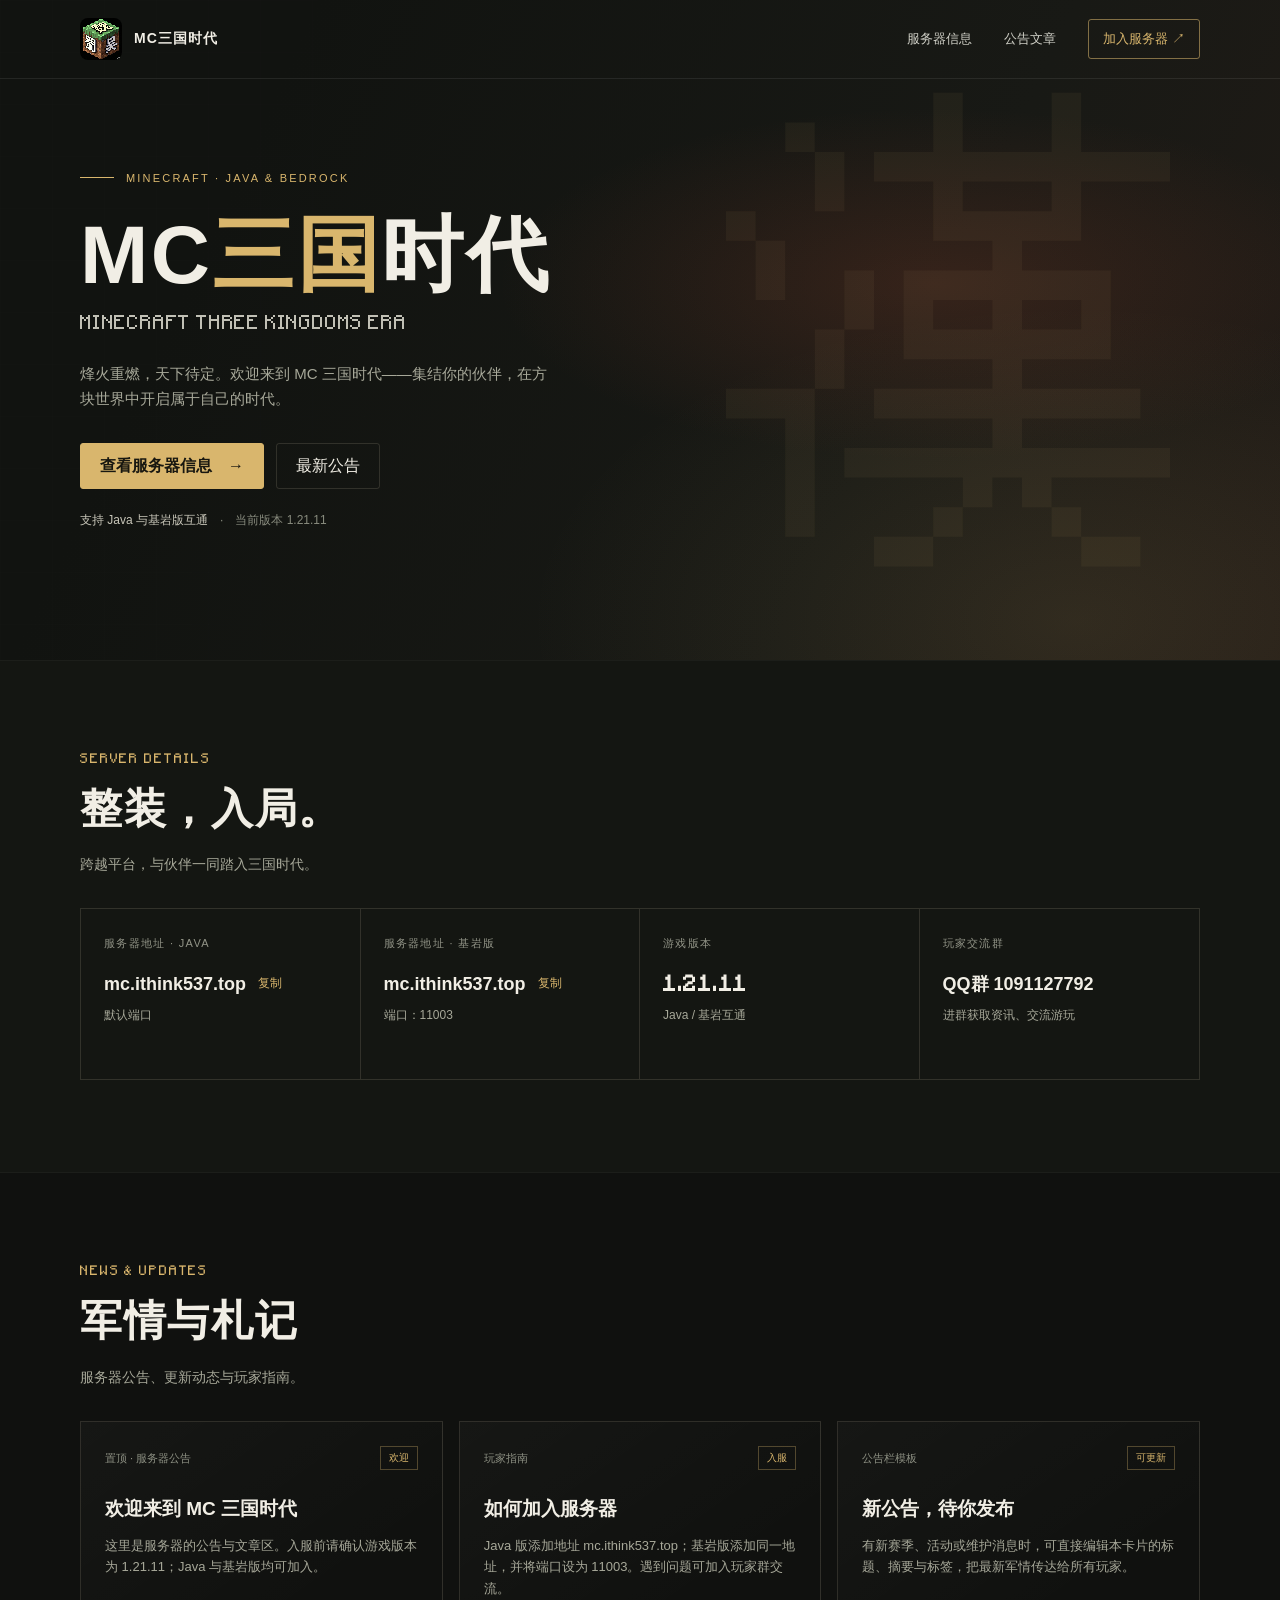
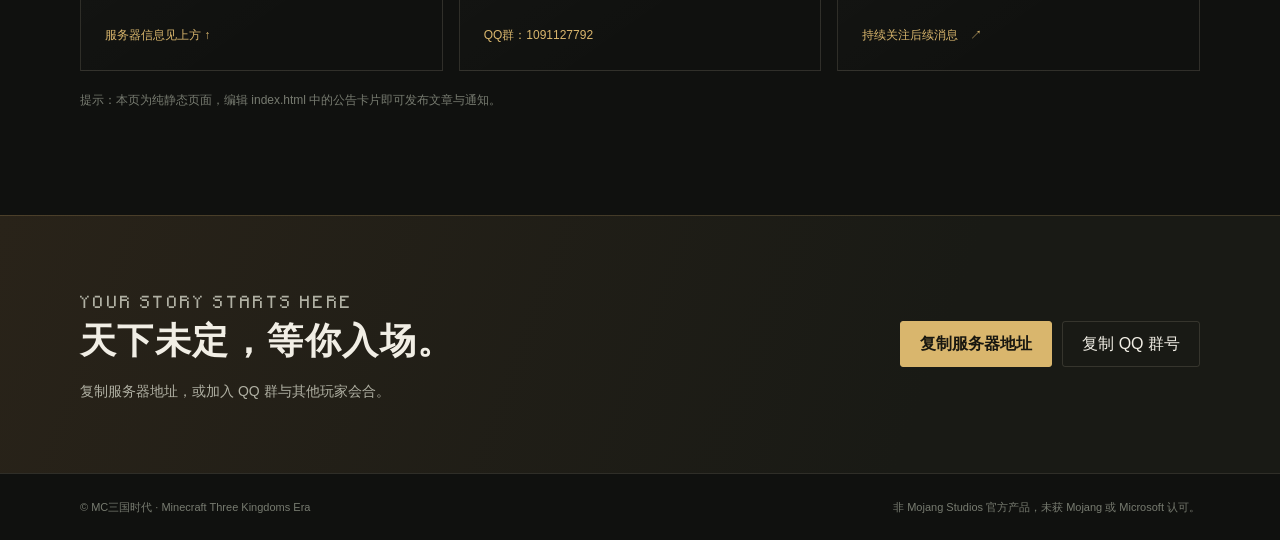
==== index.html @ 052b1bae "feat: add the initial commit" ====
<!doctype html>
<html lang="zh-CN">
<head>
  <meta charset="utf-8">
  <meta name="viewport" content="width=device-width, initial-scale=1">
  <meta name="description" content="MC三国时代（Minecraft Three Kingdoms Era）服务器主页。Java 与基岩版互通，版本 1.21.11。">
  <title>MC三国时代 — Minecraft Three Kingdoms Era</title>
  <link rel="icon" type="image/png" href="images/server-icon.png">
  <style>
    @font-face {
      font-family: "Minecraft Pixel";
      src: url("fonts/Minecraft.ttf") format("truetype");
      font-display: swap;
    }

    :root {
      color-scheme: dark;
      --bg: #10110f;
      --surface: #171916;
      --surface-soft: #1d201b;
      --text: #f1eee5;
      --muted: #a7a899;
      --gold: #d9b66d;
      --red: #bd5b45;
      --line: rgba(233, 221, 190, .14);
      --pixel: "Minecraft Pixel", "Courier New", monospace;
      --sans: "Segoe UI", "Microsoft YaHei", "PingFang SC", sans-serif;
    }

    * { box-sizing: border-box; }
    html { scroll-behavior: smooth; }
    body {
      margin: 0;
      background: var(--bg);
      color: var(--text);
      font-family: var(--sans);
      line-height: 1.65;
    }
    a { color: inherit; }
    button { font: inherit; }
    .container { width: min(1120px, calc(100% - 48px)); margin: 0 auto; }
    .pixel { font-family: var(--pixel); letter-spacing: .04em; }

    .topbar {
      position: absolute;
      z-index: 2;
      top: 0;
      left: 0;
      width: 100%;
      border-bottom: 1px solid rgba(255,255,255,.08);
    }
    .nav {
      height: 78px;
      display: flex;
      align-items: center;
      justify-content: space-between;
    }
    .brand { display: inline-flex; align-items: center; gap: 12px; text-decoration: none; }
    .brand img { width: 42px; height: 42px; image-rendering: pixelated; border-radius: 8px; }
    .brand-name { font-size: 14px; font-weight: 700; letter-spacing: .08em; }
    .nav-links { display: flex; gap: 32px; align-items: center; }
    .nav-links a { color: #d0d0c7; text-decoration: none; font-size: 13px; transition: color .2s; }
    .nav-links a:hover { color: var(--gold); }
    .nav-join { border: 1px solid rgba(217,182,109,.55); color: var(--gold) !important; padding: 8px 14px; border-radius: 3px; }

    .hero {
      min-height: 660px;
      display: grid;
      align-items: center;
      position: relative;
      overflow: hidden;
      background:
        radial-gradient(ellipse at 73% 43%, rgba(146,65,42,.25), transparent 33%),
        radial-gradient(ellipse at 84% 94%, rgba(217,182,109,.11), transparent 36%),
        linear-gradient(115deg, #111310 20%, #181915 68%, #211b16 100%);
    }
    .hero::before {
      content: "";
      position: absolute;
      inset: 0;
      opacity: .15;
      background-image: linear-gradient(rgba(255,255,255,.035) 1px, transparent 1px), linear-gradient(90deg, rgba(255,255,255,.035) 1px, transparent 1px);
      background-size: 52px 52px;
      -webkit-mask-image: linear-gradient(90deg, black, transparent 90%);
      mask-image: linear-gradient(90deg, black, transparent 90%);
      pointer-events: none;
    }
    .hero::after {
      content: "漢";
      position: absolute;
      right: max(4vw, calc((100vw - 1120px) / 2));
      top: 50%;
      transform: translateY(-50%);
      color: rgba(217,182,109,.055);
      font: 300 clamp(250px, 37vw, 520px)/1 var(--pixel);
      pointer-events: none;
    }
    .hero-inner { position: relative; z-index: 1; padding: 138px 0 86px; max-width: 700px; }
    .eyebrow { display: flex; align-items: center; gap: 12px; color: var(--gold); font-size: 11px; letter-spacing: .2em; text-transform: uppercase; }
    .eyebrow::before { content: ""; width: 34px; height: 1px; background: var(--gold); }
    h1 { margin: 24px 0 10px; font-size: clamp(48px, 7vw, 82px); line-height: 1.08; letter-spacing: .03em; }
    h1 span { color: var(--gold); }
    .subtitle { color: #c1c0b5; font-family: var(--pixel); font-size: clamp(12px, 1.6vw, 16px); letter-spacing: .05em; }
    .hero-copy { color: var(--muted); max-width: 470px; margin: 26px 0 32px; font-size: 15px; }
    .actions { display: flex; flex-wrap: wrap; gap: 12px; }
    .button { display: inline-flex; justify-content: center; align-items: center; min-height: 46px; padding: 0 19px; border: 1px solid var(--line); border-radius: 3px; background: transparent; color: var(--text); text-decoration: none; cursor: pointer; transition: transform .2s, background .2s, border-color .2s; }
    .button:hover { transform: translateY(-2px); border-color: var(--gold); }
    .button-primary { background: var(--gold); border-color: var(--gold); color: #181710; font-weight: 700; }
    .button-primary:hover { background: #e6c77f; }
    .hero-note { margin-top: 22px; font-size: 12px; color: #888b7e; }
    .hero-note strong { color: #c8c6b9; font-weight: 500; }

    .section { padding: 92px 0; }
    .section-header { display: flex; align-items: end; justify-content: space-between; gap: 24px; margin-bottom: 32px; }
    .section-kicker { margin: 0 0 9px; color: var(--gold); font: 11px var(--pixel); letter-spacing: .17em; }
    h2 { margin: 0; font-size: clamp(29px, 4vw, 42px); letter-spacing: .04em; }
    .section-desc { margin: 10px 0 0; color: var(--muted); font-size: 14px; }
    .info-section { background: #141612; border-top: 1px solid rgba(255,255,255,.035); border-bottom: 1px solid rgba(255,255,255,.035); }
    .info-grid { display: grid; grid-template-columns: repeat(4, 1fr); border: 1px solid var(--line); }
    .info-card { min-height: 170px; padding: 25px 23px; border-right: 1px solid var(--line); }
    .info-card:last-child { border-right: 0; }
    .info-label { display: block; margin-bottom: 17px; color: #929487; font-size: 11px; letter-spacing: .12em; }
    .info-value { font-size: 18px; font-weight: 650; }
    .info-small { display: block; margin-top: 7px; color: var(--muted); font-size: 12px; }
    .address-row { display: flex; align-items: center; gap: 8px; }
    .copy-button { border: 0; background: transparent; color: var(--gold); cursor: pointer; font-size: 12px; padding: 4px; }
    .copy-button:hover { color: #f3d994; }

    .news-section { background: var(--bg); }
    .news-grid { display: grid; grid-template-columns: repeat(3, 1fr); gap: 16px; }
    .news-card { position: relative; display: flex; flex-direction: column; min-height: 250px; padding: 24px; border: 1px solid var(--line); background: linear-gradient(145deg, rgba(255,255,255,.025), transparent 70%); transition: border-color .2s, transform .2s; }
    .news-card:hover { border-color: rgba(217,182,109,.5); transform: translateY(-3px); }
    .news-meta { display: flex; align-items: center; justify-content: space-between; color: #8d9083; font-size: 11px; }
    .tag { color: var(--gold); border: 1px solid rgba(217,182,109,.32); padding: 3px 8px; font-size: 10px; }
    .news-card h3 { margin: 23px 0 10px; font-size: 19px; }
    .news-card p { margin: 0; color: var(--muted); font-size: 13px; }
    .news-card .more { margin-top: auto; padding-top: 20px; color: var(--gold); font-size: 12px; }
    .news-hint { margin-top: 20px; color: #777b70; font-size: 12px; }

    .join-section { padding: 70px 0; background: linear-gradient(110deg, #292319, #191a15 72%); border-top: 1px solid rgba(217,182,109,.2); }
    .join-inner { display: flex; align-items: center; justify-content: space-between; gap: 36px; }
    .join-inner h2 { font-size: clamp(25px, 3.2vw, 36px); }
    .join-inner p { margin: 10px 0 0; color: #b0b0a3; font-size: 14px; }
    .join-actions { display: flex; flex-wrap: wrap; gap: 10px; }
    footer { padding: 24px 0; border-top: 1px solid var(--line); color: #777b70; font-size: 11px; }
    .footer-inner { display: flex; justify-content: space-between; gap: 20px; }

    @media (max-width: 760px) {
      .container { width: min(100% - 36px, 560px); }
      .nav { height: 68px; }
      .nav-links { gap: 16px; }
      .nav-links a { font-size: 12px; }
      .nav-links a:first-child { display: none; }
      .hero { min-height: 610px; }
      .hero-inner { padding-top: 130px; }
      .hero::after { right: -80px; top: 57%; opacity: .75; }
      .info-grid { grid-template-columns: repeat(2, 1fr); }
      .info-card:nth-child(2) { border-right: 0; }
      .info-card:nth-child(-n+2) { border-bottom: 1px solid var(--line); }
      .news-grid { grid-template-columns: 1fr; }
      .news-card { min-height: 210px; }
      .join-inner { align-items: flex-start; flex-direction: column; }
      .section { padding: 70px 0; }
    }
    @media (max-width: 430px) {
      .brand-name { font-size: 12px; }
      .brand img { width: 36px; height: 36px; }
      .nav-links { gap: 10px; }
      .nav-join { padding: 7px 9px !important; }
      .hero { min-height: 590px; }
      .hero-copy { font-size: 14px; }
      .info-card { min-height: 150px; padding: 19px 14px; }
      .info-value { font-size: 15px; }
      .address-row { flex-wrap: wrap; }
      .section-header { align-items: flex-start; flex-direction: column; }
      .footer-inner { flex-direction: column; gap: 5px; }
    }
    @media (prefers-reduced-motion: reduce) {
      *, *::before, *::after { scroll-behavior: auto !important; transition-duration: .01ms !important; }
    }
  </style>
</head>
<body>
  <header class="topbar">
    <nav class="nav container" aria-label="主导航">
      <a class="brand" href="#top" aria-label="MC三国时代主页">
        <img src="images/server-icon.png" alt="MC三国时代服务器图标" width="42" height="42">
        <span class="brand-name">MC三国时代</span>
      </a>
      <div class="nav-links">
        <a href="#server">服务器信息</a>
        <a href="#news">公告文章</a>
        <a class="nav-join" href="#join">加入服务器 ↗</a>
      </div>
    </nav>
  </header>

  <main>
    <section class="hero" id="top">
      <div class="container">
        <div class="hero-inner">
          <div class="eyebrow">MINECRAFT · JAVA &amp; BEDROCK</div>
          <h1>MC<span>三国</span>时代</h1>
          <div class="subtitle">MINECRAFT THREE KINGDOMS ERA</div>
          <p class="hero-copy">烽火重燃，天下待定。欢迎来到 MC 三国时代——集结你的伙伴，在方块世界中开启属于自己的时代。</p>
          <div class="actions">
            <a class="button button-primary" href="#server">查看服务器信息 <span aria-hidden="true">　→</span></a>
            <a class="button" href="#news">最新公告</a>
          </div>
          <p class="hero-note"><strong>支持 Java 与基岩版互通</strong>　·　当前版本 1.21.11</p>
        </div>
      </div>
    </section>

    <section class="section info-section" id="server">
      <div class="container">
        <div class="section-header">
          <div>
            <p class="section-kicker">SERVER DETAILS</p>
            <h2>整装，入局。</h2>
            <p class="section-desc">跨越平台，与伙伴一同踏入三国时代。</p>
          </div>
        </div>
        <div class="info-grid">
          <article class="info-card">
            <span class="info-label">服务器地址 · JAVA</span>
            <div class="address-row"><span class="info-value">mc.ithink537.top</span><button class="copy-button" type="button" data-copy="mc.ithink537.top" aria-label="复制 Java 版服务器地址">复制</button></div>
            <span class="info-small">默认端口</span>
          </article>
          <article class="info-card">
            <span class="info-label">服务器地址 · 基岩版</span>
            <div class="address-row"><span class="info-value">mc.ithink537.top</span><button class="copy-button" type="button" data-copy="mc.ithink537.top" aria-label="复制基岩版服务器地址">复制</button></div>
            <span class="info-small">端口：11003</span>
          </article>
          <article class="info-card">
            <span class="info-label">游戏版本</span>
            <div class="info-value pixel">1.21.11</div>
            <span class="info-small">Java / 基岩互通</span>
          </article>
          <article class="info-card">
            <span class="info-label">玩家交流群</span>
            <div class="info-value">QQ群 1091127792</div>
            <span class="info-small">进群获取资讯、交流游玩</span>
          </article>
        </div>
      </div>
    </section>

    <section class="section news-section" id="news">
      <div class="container">
        <div class="section-header">
          <div>
            <p class="section-kicker">NEWS &amp; UPDATES</p>
            <h2>军情与札记</h2>
            <p class="section-desc">服务器公告、更新动态与玩家指南。</p>
          </div>
        </div>
        <div class="news-grid">
          <article class="news-card">
            <div class="news-meta"><span>置顶 · 服务器公告</span><span class="tag">欢迎</span></div>
            <h3>欢迎来到 MC 三国时代</h3>
            <p>这里是服务器的公告与文章区。入服前请确认游戏版本为 1.21.11；Java 与基岩版均可加入。</p>
            <span class="more">服务器信息见上方 ↑</span>
          </article>
          <article class="news-card">
            <div class="news-meta"><span>玩家指南</span><span class="tag">入服</span></div>
            <h3>如何加入服务器</h3>
            <p>Java 版添加地址 mc.ithink537.top；基岩版添加同一地址，并将端口设为 11003。遇到问题可加入玩家群交流。</p>
            <span class="more">QQ群：1091127792</span>
          </article>
          <article class="news-card">
            <div class="news-meta"><span>公告栏模板</span><span class="tag">可更新</span></div>
            <h3>新公告，待你发布</h3>
            <p>有新赛季、活动或维护消息时，可直接编辑本卡片的标题、摘要与标签，把最新军情传达给所有玩家。</p>
            <span class="more">持续关注后续消息　↗</span>
          </article>
        </div>
        <p class="news-hint">提示：本页为纯静态页面，编辑 index.html 中的公告卡片即可发布文章与通知。</p>
      </div>
    </section>

    <section class="join-section" id="join">
      <div class="container join-inner">
        <div>
          <p class="section-kicker">YOUR STORY STARTS HERE</p>
          <h2>天下未定，等你入场。</h2>
          <p>复制服务器地址，或加入 QQ 群与其他玩家会合。</p>
        </div>
        <div class="join-actions">
          <button class="button button-primary" type="button" data-copy="mc.ithink537.top">复制服务器地址</button>
          <button class="button" type="button" data-copy="1091127792">复制 QQ 群号</button>
        </div>
      </div>
    </section>
  </main>

  <footer>
    <div class="container footer-inner">
      <span>© MC三国时代 · Minecraft Three Kingdoms Era</span>
      <span>非 Mojang Studios 官方产品，未获 Mojang 或 Microsoft 认可。</span>
    </div>
  </footer>
  <script>
    (function () {
      var buttons = document.querySelectorAll("[data-copy]");
      buttons.forEach(function (button) {
        button.addEventListener("click", function () {
          var value = button.getAttribute("data-copy");
          var original = button.textContent;
          function copied() {
            button.textContent = "已复制";
            window.setTimeout(function () { button.textContent = original; }, 1600);
          }
          if (navigator.clipboard && window.isSecureContext) {
            navigator.clipboard.writeText(value).then(copied).catch(function () { window.prompt("请复制：", value); });
          } else {
            window.prompt("请复制：", value);
          }
        });
      });
    }());
  </script>
</body>
</html>
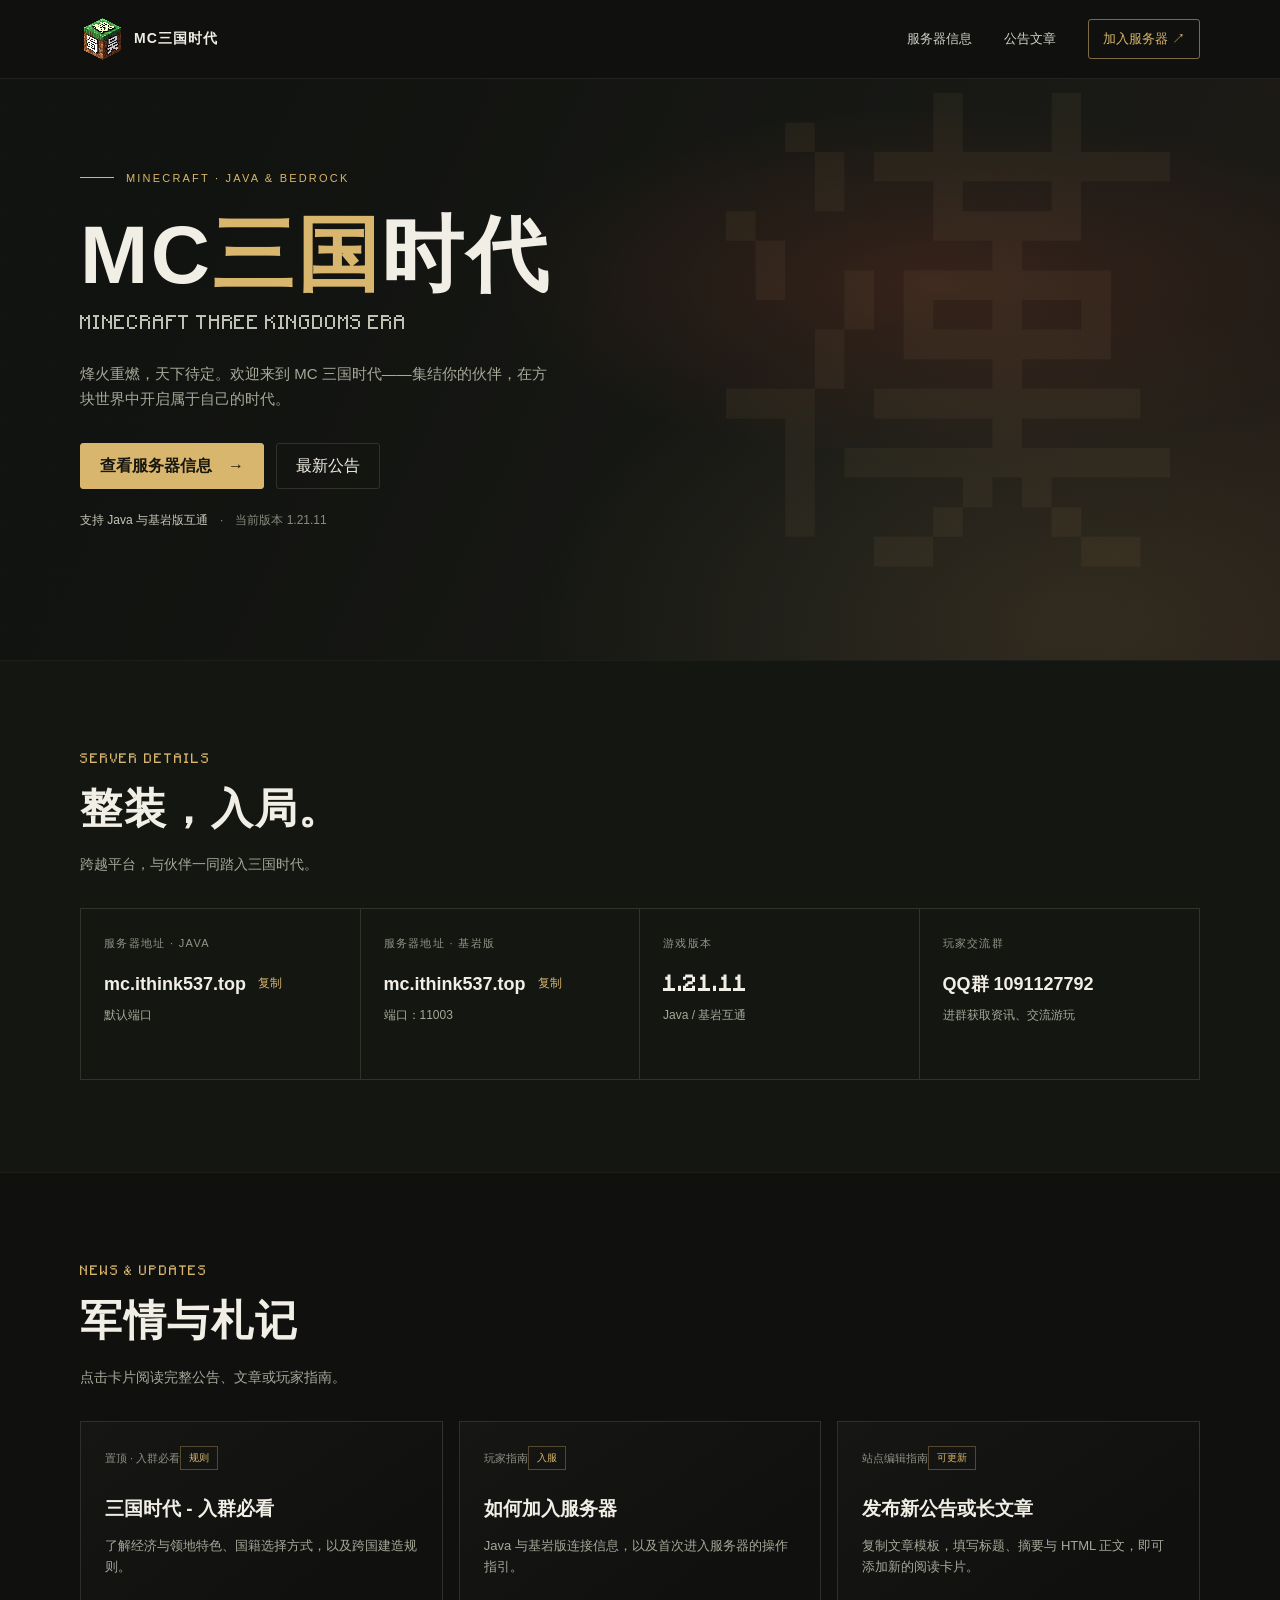
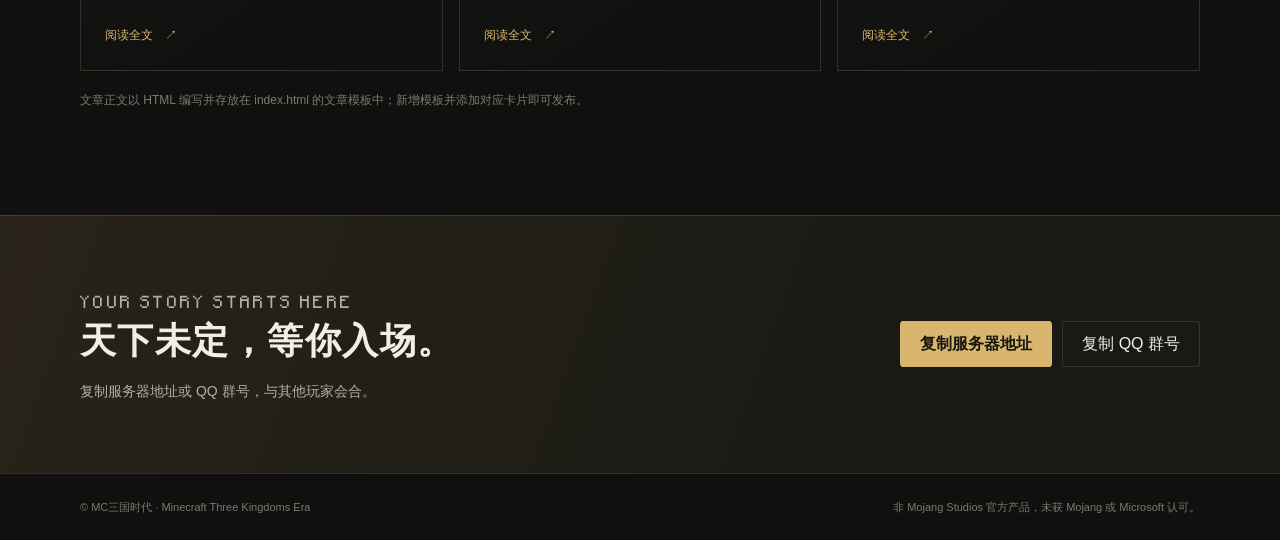
==== commit f1f79a1a: "feat: update server icon and add the article card" ====
--- a/index.html
+++ b/index.html
@@ -5,186 +5,15 @@
   <meta name="viewport" content="width=device-width, initial-scale=1">
   <meta name="description" content="MC三国时代（Minecraft Three Kingdoms Era）服务器主页。Java 与基岩版互通，版本 1.21.11。">
   <title>MC三国时代 — Minecraft Three Kingdoms Era</title>
-  <link rel="icon" type="image/png" href="images/server-icon.png">
-  <style>
-    @font-face {
-      font-family: "Minecraft Pixel";
-      src: url("fonts/Minecraft.ttf") format("truetype");
-      font-display: swap;
-    }
-
-    :root {
-      color-scheme: dark;
-      --bg: #10110f;
-      --surface: #171916;
-      --surface-soft: #1d201b;
-      --text: #f1eee5;
-      --muted: #a7a899;
-      --gold: #d9b66d;
-      --red: #bd5b45;
-      --line: rgba(233, 221, 190, .14);
-      --pixel: "Minecraft Pixel", "Courier New", monospace;
-      --sans: "Segoe UI", "Microsoft YaHei", "PingFang SC", sans-serif;
-    }
-
-    * { box-sizing: border-box; }
-    html { scroll-behavior: smooth; }
-    body {
-      margin: 0;
-      background: var(--bg);
-      color: var(--text);
-      font-family: var(--sans);
-      line-height: 1.65;
-    }
-    a { color: inherit; }
-    button { font: inherit; }
-    .container { width: min(1120px, calc(100% - 48px)); margin: 0 auto; }
-    .pixel { font-family: var(--pixel); letter-spacing: .04em; }
-
-    .topbar {
-      position: absolute;
-      z-index: 2;
-      top: 0;
-      left: 0;
-      width: 100%;
-      border-bottom: 1px solid rgba(255,255,255,.08);
-    }
-    .nav {
-      height: 78px;
-      display: flex;
-      align-items: center;
-      justify-content: space-between;
-    }
-    .brand { display: inline-flex; align-items: center; gap: 12px; text-decoration: none; }
-    .brand img { width: 42px; height: 42px; image-rendering: pixelated; border-radius: 8px; }
-    .brand-name { font-size: 14px; font-weight: 700; letter-spacing: .08em; }
-    .nav-links { display: flex; gap: 32px; align-items: center; }
-    .nav-links a { color: #d0d0c7; text-decoration: none; font-size: 13px; transition: color .2s; }
-    .nav-links a:hover { color: var(--gold); }
-    .nav-join { border: 1px solid rgba(217,182,109,.55); color: var(--gold) !important; padding: 8px 14px; border-radius: 3px; }
-
-    .hero {
-      min-height: 660px;
-      display: grid;
-      align-items: center;
-      position: relative;
-      overflow: hidden;
-      background:
-        radial-gradient(ellipse at 73% 43%, rgba(146,65,42,.25), transparent 33%),
-        radial-gradient(ellipse at 84% 94%, rgba(217,182,109,.11), transparent 36%),
-        linear-gradient(115deg, #111310 20%, #181915 68%, #211b16 100%);
-    }
-    .hero::before {
-      content: "";
-      position: absolute;
-      inset: 0;
-      opacity: .15;
-      background-image: linear-gradient(rgba(255,255,255,.035) 1px, transparent 1px), linear-gradient(90deg, rgba(255,255,255,.035) 1px, transparent 1px);
-      background-size: 52px 52px;
-      -webkit-mask-image: linear-gradient(90deg, black, transparent 90%);
-      mask-image: linear-gradient(90deg, black, transparent 90%);
-      pointer-events: none;
-    }
-    .hero::after {
-      content: "漢";
-      position: absolute;
-      right: max(4vw, calc((100vw - 1120px) / 2));
-      top: 50%;
-      transform: translateY(-50%);
-      color: rgba(217,182,109,.055);
-      font: 300 clamp(250px, 37vw, 520px)/1 var(--pixel);
-      pointer-events: none;
-    }
-    .hero-inner { position: relative; z-index: 1; padding: 138px 0 86px; max-width: 700px; }
-    .eyebrow { display: flex; align-items: center; gap: 12px; color: var(--gold); font-size: 11px; letter-spacing: .2em; text-transform: uppercase; }
-    .eyebrow::before { content: ""; width: 34px; height: 1px; background: var(--gold); }
-    h1 { margin: 24px 0 10px; font-size: clamp(48px, 7vw, 82px); line-height: 1.08; letter-spacing: .03em; }
-    h1 span { color: var(--gold); }
-    .subtitle { color: #c1c0b5; font-family: var(--pixel); font-size: clamp(12px, 1.6vw, 16px); letter-spacing: .05em; }
-    .hero-copy { color: var(--muted); max-width: 470px; margin: 26px 0 32px; font-size: 15px; }
-    .actions { display: flex; flex-wrap: wrap; gap: 12px; }
-    .button { display: inline-flex; justify-content: center; align-items: center; min-height: 46px; padding: 0 19px; border: 1px solid var(--line); border-radius: 3px; background: transparent; color: var(--text); text-decoration: none; cursor: pointer; transition: transform .2s, background .2s, border-color .2s; }
-    .button:hover { transform: translateY(-2px); border-color: var(--gold); }
-    .button-primary { background: var(--gold); border-color: var(--gold); color: #181710; font-weight: 700; }
-    .button-primary:hover { background: #e6c77f; }
-    .hero-note { margin-top: 22px; font-size: 12px; color: #888b7e; }
-    .hero-note strong { color: #c8c6b9; font-weight: 500; }
-
-    .section { padding: 92px 0; }
-    .section-header { display: flex; align-items: end; justify-content: space-between; gap: 24px; margin-bottom: 32px; }
-    .section-kicker { margin: 0 0 9px; color: var(--gold); font: 11px var(--pixel); letter-spacing: .17em; }
-    h2 { margin: 0; font-size: clamp(29px, 4vw, 42px); letter-spacing: .04em; }
-    .section-desc { margin: 10px 0 0; color: var(--muted); font-size: 14px; }
-    .info-section { background: #141612; border-top: 1px solid rgba(255,255,255,.035); border-bottom: 1px solid rgba(255,255,255,.035); }
-    .info-grid { display: grid; grid-template-columns: repeat(4, 1fr); border: 1px solid var(--line); }
-    .info-card { min-height: 170px; padding: 25px 23px; border-right: 1px solid var(--line); }
-    .info-card:last-child { border-right: 0; }
-    .info-label { display: block; margin-bottom: 17px; color: #929487; font-size: 11px; letter-spacing: .12em; }
-    .info-value { font-size: 18px; font-weight: 650; }
-    .info-small { display: block; margin-top: 7px; color: var(--muted); font-size: 12px; }
-    .address-row { display: flex; align-items: center; gap: 8px; }
-    .copy-button { border: 0; background: transparent; color: var(--gold); cursor: pointer; font-size: 12px; padding: 4px; }
-    .copy-button:hover { color: #f3d994; }
-
-    .news-section { background: var(--bg); }
-    .news-grid { display: grid; grid-template-columns: repeat(3, 1fr); gap: 16px; }
-    .news-card { position: relative; display: flex; flex-direction: column; min-height: 250px; padding: 24px; border: 1px solid var(--line); background: linear-gradient(145deg, rgba(255,255,255,.025), transparent 70%); transition: border-color .2s, transform .2s; }
-    .news-card:hover { border-color: rgba(217,182,109,.5); transform: translateY(-3px); }
-    .news-meta { display: flex; align-items: center; justify-content: space-between; color: #8d9083; font-size: 11px; }
-    .tag { color: var(--gold); border: 1px solid rgba(217,182,109,.32); padding: 3px 8px; font-size: 10px; }
-    .news-card h3 { margin: 23px 0 10px; font-size: 19px; }
-    .news-card p { margin: 0; color: var(--muted); font-size: 13px; }
-    .news-card .more { margin-top: auto; padding-top: 20px; color: var(--gold); font-size: 12px; }
-    .news-hint { margin-top: 20px; color: #777b70; font-size: 12px; }
-
-    .join-section { padding: 70px 0; background: linear-gradient(110deg, #292319, #191a15 72%); border-top: 1px solid rgba(217,182,109,.2); }
-    .join-inner { display: flex; align-items: center; justify-content: space-between; gap: 36px; }
-    .join-inner h2 { font-size: clamp(25px, 3.2vw, 36px); }
-    .join-inner p { margin: 10px 0 0; color: #b0b0a3; font-size: 14px; }
-    .join-actions { display: flex; flex-wrap: wrap; gap: 10px; }
-    footer { padding: 24px 0; border-top: 1px solid var(--line); color: #777b70; font-size: 11px; }
-    .footer-inner { display: flex; justify-content: space-between; gap: 20px; }
-
-    @media (max-width: 760px) {
-      .container { width: min(100% - 36px, 560px); }
-      .nav { height: 68px; }
-      .nav-links { gap: 16px; }
-      .nav-links a { font-size: 12px; }
-      .nav-links a:first-child { display: none; }
-      .hero { min-height: 610px; }
-      .hero-inner { padding-top: 130px; }
-      .hero::after { right: -80px; top: 57%; opacity: .75; }
-      .info-grid { grid-template-columns: repeat(2, 1fr); }
-      .info-card:nth-child(2) { border-right: 0; }
-      .info-card:nth-child(-n+2) { border-bottom: 1px solid var(--line); }
-      .news-grid { grid-template-columns: 1fr; }
-      .news-card { min-height: 210px; }
-      .join-inner { align-items: flex-start; flex-direction: column; }
-      .section { padding: 70px 0; }
-    }
-    @media (max-width: 430px) {
-      .brand-name { font-size: 12px; }
-      .brand img { width: 36px; height: 36px; }
-      .nav-links { gap: 10px; }
-      .nav-join { padding: 7px 9px !important; }
-      .hero { min-height: 590px; }
-      .hero-copy { font-size: 14px; }
-      .info-card { min-height: 150px; padding: 19px 14px; }
-      .info-value { font-size: 15px; }
-      .address-row { flex-wrap: wrap; }
-      .section-header { align-items: flex-start; flex-direction: column; }
-      .footer-inner { flex-direction: column; gap: 5px; }
-    }
-    @media (prefers-reduced-motion: reduce) {
-      *, *::before, *::after { scroll-behavior: auto !important; transition-duration: .01ms !important; }
-    }
-  </style>
+  <link rel="icon" type="image/png" href="server-icon.ico">
+  <link rel="stylesheet" href="css/style.css">
+  <script src="js/main.js" defer></script>
 </head>
 <body>
   <header class="topbar">
     <nav class="nav container" aria-label="主导航">
       <a class="brand" href="#top" aria-label="MC三国时代主页">
-        <img src="images/server-icon.png" alt="MC三国时代服务器图标" width="42" height="42">
+        <img src="images/server-logo.png" alt="MC三国时代服务器图标" width="42" height="42">
         <span class="brand-name">MC三国时代</span>
       </a>
       <div class="nav-links">
@@ -252,30 +81,30 @@
           <div>
             <p class="section-kicker">NEWS &amp; UPDATES</p>
             <h2>军情与札记</h2>
-            <p class="section-desc">服务器公告、更新动态与玩家指南。</p>
+            <p class="section-desc">点击卡片阅读完整公告、文章或玩家指南。</p>
           </div>
         </div>
         <div class="news-grid">
-          <article class="news-card">
-            <div class="news-meta"><span>置顶 · 服务器公告</span><span class="tag">欢迎</span></div>
-            <h3>欢迎来到 MC 三国时代</h3>
-            <p>这里是服务器的公告与文章区。入服前请确认游戏版本为 1.21.11；Java 与基岩版均可加入。</p>
-            <span class="more">服务器信息见上方 ↑</span>
-          </article>
-          <article class="news-card">
-            <div class="news-meta"><span>玩家指南</span><span class="tag">入服</span></div>
-            <h3>如何加入服务器</h3>
-            <p>Java 版添加地址 mc.ithink537.top；基岩版添加同一地址，并将端口设为 11003。遇到问题可加入玩家群交流。</p>
-            <span class="more">QQ群：1091127792</span>
-          </article>
-          <article class="news-card">
-            <div class="news-meta"><span>公告栏模板</span><span class="tag">可更新</span></div>
-            <h3>新公告，待你发布</h3>
-            <p>有新赛季、活动或维护消息时，可直接编辑本卡片的标题、摘要与标签，把最新军情传达给所有玩家。</p>
-            <span class="more">持续关注后续消息　↗</span>
-          </article>
+          <button class="news-card" type="button" data-article="article-welcome" data-title="三国时代 - 入群必看" aria-haspopup="dialog">
+            <span class="news-meta"><span>置顶 · 入群必看</span><span class="tag">规则</span></span>
+            <span class="news-card-title">三国时代 - 入群必看</span>
+            <span class="news-card-summary">了解经济与领地特色、国籍选择方式，以及跨国建造规则。</span>
+            <span class="more">阅读全文　↗</span>
+          </button>
+          <button class="news-card" type="button" data-article="article-join" data-title="如何加入服务器" aria-haspopup="dialog">
+            <span class="news-meta"><span>玩家指南</span><span class="tag">入服</span></span>
+            <span class="news-card-title">如何加入服务器</span>
+            <span class="news-card-summary">Java 与基岩版连接信息，以及首次进入服务器的操作指引。</span>
+            <span class="more">阅读全文　↗</span>
+          </button>
+          <button class="news-card" type="button" data-article="article-template" data-title="公告与文章模板" aria-haspopup="dialog">
+            <span class="news-meta"><span>站点编辑指南</span><span class="tag">可更新</span></span>
+            <span class="news-card-title">发布新公告或长文章</span>
+            <span class="news-card-summary">复制文章模板，填写标题、摘要与 HTML 正文，即可添加新的阅读卡片。</span>
+            <span class="more">阅读全文　↗</span>
+          </button>
         </div>
-        <p class="news-hint">提示：本页为纯静态页面，编辑 index.html 中的公告卡片即可发布文章与通知。</p>
+        <p class="news-hint">文章正文以 HTML 编写并存放在 index.html 的文章模板中；新增模板并添加对应卡片即可发布。</p>
       </div>
     </section>
 
@@ -284,7 +113,7 @@
         <div>
           <p class="section-kicker">YOUR STORY STARTS HERE</p>
           <h2>天下未定，等你入场。</h2>
-          <p>复制服务器地址，或加入 QQ 群与其他玩家会合。</p>
+          <p>复制服务器地址或 QQ 群号，与其他玩家会合。</p>
         </div>
         <div class="join-actions">
           <button class="button button-primary" type="button" data-copy="mc.ithink537.top">复制服务器地址</button>
@@ -300,25 +129,56 @@
       <span>非 Mojang Studios 官方产品，未获 Mojang 或 Microsoft 认可。</span>
     </div>
   </footer>
-  <script>
-    (function () {
-      var buttons = document.querySelectorAll("[data-copy]");
-      buttons.forEach(function (button) {
-        button.addEventListener("click", function () {
-          var value = button.getAttribute("data-copy");
-          var original = button.textContent;
-          function copied() {
-            button.textContent = "已复制";
-            window.setTimeout(function () { button.textContent = original; }, 1600);
-          }
-          if (navigator.clipboard && window.isSecureContext) {
-            navigator.clipboard.writeText(value).then(copied).catch(function () { window.prompt("请复制：", value); });
-          } else {
-            window.prompt("请复制：", value);
-          }
-        });
-      });
-    }());
-  </script>
+
+  <dialog class="article-dialog" id="article-dialog" aria-labelledby="dialog-title">
+    <div class="dialog-header">
+      <p class="dialog-title" id="dialog-title">文章</p>
+      <button class="dialog-close" id="dialog-close" type="button" aria-label="关闭文章">×</button>
+    </div>
+    <article class="article-content" id="article-content"></article>
+  </dialog>
+
+  <!-- 文章正文模板：在这里使用标准 HTML 编写长文章，卡片通过 data-article 对应模板 id。 -->
+  <template id="article-welcome">
+    <h1>三国时代 - 入群必看</h1>
+    <p class="article-lead">欢迎来到 MC 三国时代。进入服务器前，请阅读以下特色与规则，并与其他玩家共同维护良好的游戏环境。</p>
+    <h2>服务器特色</h2>
+    <ul>
+      <li>设有供玩家交易使用的<strong>经济系统</strong>。</li>
+      <li>玩家可以<strong>自由买卖领地</strong>，拓展自己的势力。</li>
+    </ul>
+    <h2>重要规则</h2>
+    <p class="warning"><strong>跨国建造须先获得许可：</strong>本国公民未经允许，不得在他国境内建造设施。管理员能够追溯玩家的游戏行为；如发现违规，将封禁 3 天处理。</p>
+    <h2>首次进入：选择国籍</h2>
+    <p>服务器新人首次进入服务器后，请在聊天栏输入 <code>/guoji</code>，选择自己的国籍。</p>
+    <p>请遵守规则、尊重其他玩家。祝你在三国时代游玩愉快！</p>
+  </template>
+
+  <template id="article-join">
+    <h1>如何加入服务器</h1>
+    <p class="article-lead">MC 三国时代支持 Java 与基岩版互通，请使用服务器当前支持的游戏版本 <strong>1.21.11</strong>。</p>
+    <h2>Java 版</h2>
+    <p>在多人游戏中添加服务器，地址填写 <code>mc.ithink537.top</code>，端口使用默认值。</p>
+    <h2>基岩版</h2>
+    <p>添加服务器，地址填写 <code>mc.ithink537.top</code>，端口填写 <code>11003</code>。</p>
+    <h2>首次进入</h2>
+    <p>首次登录后在聊天栏输入 <code>/guoji</code> 并选择国籍。请先阅读「三国时代 - 入群必看」了解服务器特色与规则。</p>
+    <p>玩家交流群：QQ群 <strong>1091127792</strong>。</p>
+  </template>
+
+  <template id="article-template">
+    <h1>公告与文章模板</h1>
+    <p class="article-lead">此静态页面支持使用 HTML 编写长篇公告、更新日志、活动介绍或玩家指南。文章内容会在点击新闻卡片后显示。</p>
+    <h2>如何添加文章</h2>
+    <ol>
+      <li>在 index.html 中复制一个现有的 <code>&lt;template&gt;</code>，为它设置唯一的 id。</li>
+      <li>在新闻列表复制一张 <code>.news-card</code> 卡片，并将 <code>data-article</code> 设置为模板 id。</li>
+      <li>修改卡片上的标题和摘要，然后在模板中用 HTML 编写完整正文。</li>
+      <li>保存并推送到 GitHub，GitHub Pages 会发布更新后的静态页面。</li>
+    </ol>
+    <h2>可使用的正文标签</h2>
+    <p>例如 <code>&lt;h2&gt;</code>、<code>&lt;p&gt;</code>、<code>&lt;ul&gt;</code>、<code>&lt;ol&gt;</code>、<code>&lt;li&gt;</code>、<code>&lt;strong&gt;</code>、<code>&lt;a&gt;</code> 和 <code>&lt;img&gt;</code>。使用图片时，建议放在 images 文件夹并使用相对路径。</p>
+    <p>该方式无需服务器端程序或数据库，适用于 GitHub Pages。</p>
+  </template>
 </body>
 </html>
--- a/css/style.css
+++ b/css/style.css
@@ -0,0 +1,220 @@
+@font-face {
+  font-family: "Minecraft Pixel";
+  src: url("../fonts/Minecraft.ttf") format("truetype");
+  font-display: swap;
+}
+
+:root {
+  color-scheme: dark;
+  --bg: #10110f;
+  --surface: #171916;
+  --surface-soft: #1d201b;
+  --text: #f1eee5;
+  --muted: #a7a899;
+  --gold: #d9b66d;
+  --red: #bd5b45;
+  --line: rgba(233, 221, 190, .14);
+  --pixel: "Minecraft Pixel", "Courier New", monospace;
+  --sans: "Segoe UI", "Microsoft YaHei", "PingFang SC", sans-serif;
+}
+
+* { box-sizing: border-box; }
+html { scroll-behavior: smooth; scroll-padding-top: 96px; }
+body {
+  margin: 0;
+  background: var(--bg);
+  color: var(--text);
+  font-family: var(--sans);
+  line-height: 1.65;
+}
+a { color: inherit; }
+button { font: inherit; }
+.container { width: min(1120px, calc(100% - 48px)); margin: 0 auto; }
+.pixel { font-family: var(--pixel); letter-spacing: .04em; }
+
+.topbar {
+  position: fixed;
+  z-index: 20;
+  top: 0;
+  left: 0;
+  width: 100%;
+  border-bottom: 1px solid rgba(255,255,255,.08);
+  background: rgba(16, 17, 15, .94);
+  -webkit-backdrop-filter: blur(12px);
+  backdrop-filter: blur(12px);
+}
+.nav {
+  height: 78px;
+  display: flex;
+  align-items: center;
+  justify-content: space-between;
+}
+.brand { display: inline-flex; align-items: center; gap: 12px; text-decoration: none; }
+.brand img { width: 42px; height: 42px; image-rendering: pixelated; border-radius: 8px; }
+.brand-name { font-size: 14px; font-weight: 700; letter-spacing: .08em; }
+.nav-links { display: flex; gap: 32px; align-items: center; }
+.nav-links a { color: #d0d0c7; text-decoration: none; font-size: 13px; transition: color .2s; }
+.nav-links a:hover { color: var(--gold); }
+.nav-join { border: 1px solid rgba(217,182,109,.55); color: var(--gold) !important; padding: 8px 14px; border-radius: 3px; }
+
+.hero {
+  min-height: 660px;
+  display: grid;
+  align-items: center;
+  position: relative;
+  overflow: hidden;
+  background:
+    radial-gradient(ellipse at 73% 43%, rgba(146,65,42,.25), transparent 33%),
+    radial-gradient(ellipse at 84% 94%, rgba(217,182,109,.11), transparent 36%),
+    linear-gradient(115deg, #111310 20%, #181915 68%, #211b16 100%);
+}
+.hero::before {
+  content: "";
+  position: absolute;
+  inset: 0;
+  opacity: .15;
+  background-image: linear-gradient(rgba(255,255,255,.035) 1px, transparent 1px), linear-gradient(90deg, rgba(255,255,255,.035) 1px, transparent 1px);
+  background-size: 52px 52px;
+  -webkit-mask-image: linear-gradient(90deg, black, transparent 90%);
+  mask-image: linear-gradient(90deg, black, transparent 90%);
+  pointer-events: none;
+}
+.hero::after {
+  content: "漢";
+  position: absolute;
+  right: max(4vw, calc((100vw - 1120px) / 2));
+  top: 50%;
+  transform: translateY(-50%);
+  color: rgba(217,182,109,.055);
+  font: 300 clamp(250px, 37vw, 520px)/1 var(--pixel);
+  pointer-events: none;
+}
+.hero-inner { position: relative; z-index: 1; padding: 138px 0 86px; max-width: 700px; }
+.eyebrow { display: flex; align-items: center; gap: 12px; color: var(--gold); font-size: 11px; letter-spacing: .2em; text-transform: uppercase; }
+.eyebrow::before { content: ""; width: 34px; height: 1px; background: var(--gold); }
+h1 { margin: 24px 0 10px; font-size: clamp(48px, 7vw, 82px); line-height: 1.08; letter-spacing: .03em; }
+h1 span { color: var(--gold); }
+.subtitle { color: #c1c0b5; font-family: var(--pixel); font-size: clamp(12px, 1.6vw, 16px); letter-spacing: .05em; }
+.hero-copy { color: var(--muted); max-width: 470px; margin: 26px 0 32px; font-size: 15px; }
+.actions { display: flex; flex-wrap: wrap; gap: 12px; }
+.button { display: inline-flex; justify-content: center; align-items: center; min-height: 46px; padding: 0 19px; border: 1px solid var(--line); border-radius: 3px; background: transparent; color: var(--text); text-decoration: none; cursor: pointer; transition: transform .2s, background .2s, border-color .2s; }
+.button:hover { transform: translateY(-2px); border-color: var(--gold); }
+.button-primary { background: var(--gold); border-color: var(--gold); color: #181710; font-weight: 700; }
+.button-primary:hover { background: #e6c77f; }
+.hero-note { margin-top: 22px; font-size: 12px; color: #888b7e; }
+.hero-note strong { color: #c8c6b9; font-weight: 500; }
+
+.section { padding: 92px 0; scroll-margin-top: 96px; }
+.section-header { display: flex; align-items: end; justify-content: space-between; gap: 24px; margin-bottom: 32px; }
+.section-kicker { margin: 0 0 9px; color: var(--gold); font: 11px var(--pixel); letter-spacing: .17em; }
+h2 { margin: 0; font-size: clamp(29px, 4vw, 42px); letter-spacing: .04em; }
+.section-desc { margin: 10px 0 0; color: var(--muted); font-size: 14px; }
+.info-section { background: #141612; border-top: 1px solid rgba(255,255,255,.035); border-bottom: 1px solid rgba(255,255,255,.035); }
+.info-grid { display: grid; grid-template-columns: repeat(4, 1fr); border: 1px solid var(--line); }
+.info-card { min-height: 170px; padding: 25px 23px; border-right: 1px solid var(--line); }
+.info-card:last-child { border-right: 0; }
+.info-label { display: block; margin-bottom: 17px; color: #929487; font-size: 11px; letter-spacing: .12em; }
+.info-value { font-size: 18px; font-weight: 650; }
+.info-small { display: block; margin-top: 7px; color: var(--muted); font-size: 12px; }
+.address-row { display: flex; align-items: center; gap: 8px; }
+.copy-button { border: 0; background: transparent; color: var(--gold); cursor: pointer; font-size: 12px; padding: 4px; }
+.copy-button:hover { color: #f3d994; }
+
+.news-section { background: var(--bg); }
+.news-grid { display: grid; grid-template-columns: repeat(3, 1fr); gap: 16px; }
+.news-card {
+  position: relative;
+  display: flex;
+  width: 100%;
+  flex-direction: column;
+  min-height: 250px;
+  padding: 24px;
+  border: 1px solid var(--line);
+  background: linear-gradient(145deg, rgba(255,255,255,.025), transparent 70%);
+  color: var(--text);
+  text-align: left;
+  cursor: pointer;
+  transition: border-color .2s, transform .2s;
+}
+.news-card:hover, .news-card:focus-visible { border-color: rgba(217,182,109,.5); transform: translateY(-3px); outline: none; }
+.news-meta { display: flex; align-items: center; justify-content: space-between; color: #8d9083; font-size: 11px; }
+.tag { color: var(--gold); border: 1px solid rgba(217,182,109,.32); padding: 3px 8px; font-size: 10px; }
+.news-card-title { display: block; margin: 23px 0 10px; font-size: 19px; font-weight: 700; }
+.news-card-summary { display: block; margin: 0; color: var(--muted); font-size: 13px; }
+.news-card .more { margin-top: auto; padding-top: 20px; color: var(--gold); font-size: 12px; }
+.news-hint { margin-top: 20px; color: #777b70; font-size: 12px; }
+
+.article-dialog {
+  width: min(760px, calc(100% - 32px));
+  max-width: none;
+  max-height: min(82vh, 900px);
+  padding: 0;
+  overflow: hidden;
+  border: 1px solid rgba(217,182,109,.32);
+  background: #171916;
+  color: var(--text);
+  box-shadow: 0 24px 90px rgba(0,0,0,.65);
+}
+.article-dialog::backdrop { background: rgba(6,7,6,.78); -webkit-backdrop-filter: blur(5px); backdrop-filter: blur(5px); }
+.article-dialog[open] { animation: dialog-enter .2s ease-out; }
+@keyframes dialog-enter { from { opacity: 0; transform: translateY(10px); } to { opacity: 1; transform: translateY(0); } }
+.dialog-header { position: sticky; top: 0; z-index: 1; display: flex; align-items: center; justify-content: space-between; gap: 16px; padding: 16px 22px; border-bottom: 1px solid var(--line); background: rgba(23,25,22,.96); }
+.dialog-title { margin: 0; font-size: 14px; color: #d6d2c5; }
+.dialog-close { width: 36px; height: 36px; border: 1px solid var(--line); background: transparent; color: var(--text); font-size: 22px; line-height: 1; cursor: pointer; }
+.dialog-close:hover { border-color: var(--gold); color: var(--gold); }
+.article-content { max-height: calc(min(82vh, 900px) - 69px); overflow-y: auto; padding: 30px clamp(22px, 6vw, 54px) 44px; }
+.article-content h1, .article-content h2, .article-content h3 { color: var(--text); line-height: 1.3; }
+.article-content h1 { margin: 0 0 10px; font-size: clamp(28px, 5vw, 38px); }
+.article-content h2 { margin: 30px 0 12px; font-size: 22px; }
+.article-content h3 { margin: 22px 0 8px; font-size: 17px; }
+.article-content p, .article-content li { color: #c4c4b9; font-size: 14px; }
+.article-content ul, .article-content ol { padding-left: 1.4em; }
+.article-content li + li { margin-top: 8px; }
+.article-content strong { color: #f0d28b; }
+.article-content .article-lead { color: #ded9c9; font-size: 16px; }
+.article-content .warning { padding: 16px 18px; border-left: 3px solid var(--red); background: rgba(189,91,69,.09); }
+.article-content code { padding: 2px 6px; color: #f0d28b; background: rgba(217,182,109,.1); font-family: var(--pixel); font-size: .9em; }
+.article-content a { color: var(--gold); }
+.article-error { padding: 18px; border: 1px solid var(--line); color: var(--muted); }
+
+.join-section { padding: 70px 0; background: linear-gradient(110deg, #292319, #191a15 72%); border-top: 1px solid rgba(217,182,109,.2); scroll-margin-top: 96px; }
+.join-inner { display: flex; align-items: center; justify-content: space-between; gap: 36px; }
+.join-inner h2 { font-size: clamp(25px, 3.2vw, 36px); }
+.join-inner p { margin: 10px 0 0; color: #b0b0a3; font-size: 14px; }
+.join-actions { display: flex; flex-wrap: wrap; gap: 10px; }
+footer { padding: 24px 0; border-top: 1px solid var(--line); color: #777b70; font-size: 11px; }
+.footer-inner { display: flex; justify-content: space-between; gap: 20px; }
+
+@media (max-width: 760px) {
+  .container { width: min(100% - 36px, 560px); }
+  .nav { height: 68px; }
+  .nav-links { gap: 16px; }
+  .nav-links a { font-size: 12px; }
+  .nav-links a:first-child { display: none; }
+  .hero { min-height: 610px; }
+  .hero-inner { padding-top: 150px; }
+  .hero::after { right: -80px; top: 57%; opacity: .75; }
+  .info-grid { grid-template-columns: repeat(2, 1fr); }
+  .info-card:nth-child(2) { border-right: 0; }
+  .info-card:nth-child(-n+2) { border-bottom: 1px solid var(--line); }
+  .news-grid { grid-template-columns: 1fr; }
+  .news-card { min-height: 210px; }
+  .join-inner { align-items: flex-start; flex-direction: column; }
+  .section { padding: 70px 0; }
+}
+@media (max-width: 430px) {
+  .brand-name { font-size: 12px; }
+  .brand img { width: 36px; height: 36px; }
+  .nav-links { gap: 10px; }
+  .nav-join { padding: 7px 9px !important; }
+  .hero { min-height: 590px; }
+  .hero-copy { font-size: 14px; }
+  .info-card { min-height: 150px; padding: 19px 14px; }
+  .info-value { font-size: 15px; }
+  .address-row { flex-wrap: wrap; }
+  .section-header { align-items: flex-start; flex-direction: column; }
+  .footer-inner { flex-direction: column; gap: 5px; }
+}
+@media (prefers-reduced-motion: reduce) {
+  *, *::before, *::after { scroll-behavior: auto !important; transition-duration: .01ms !important; }
+}
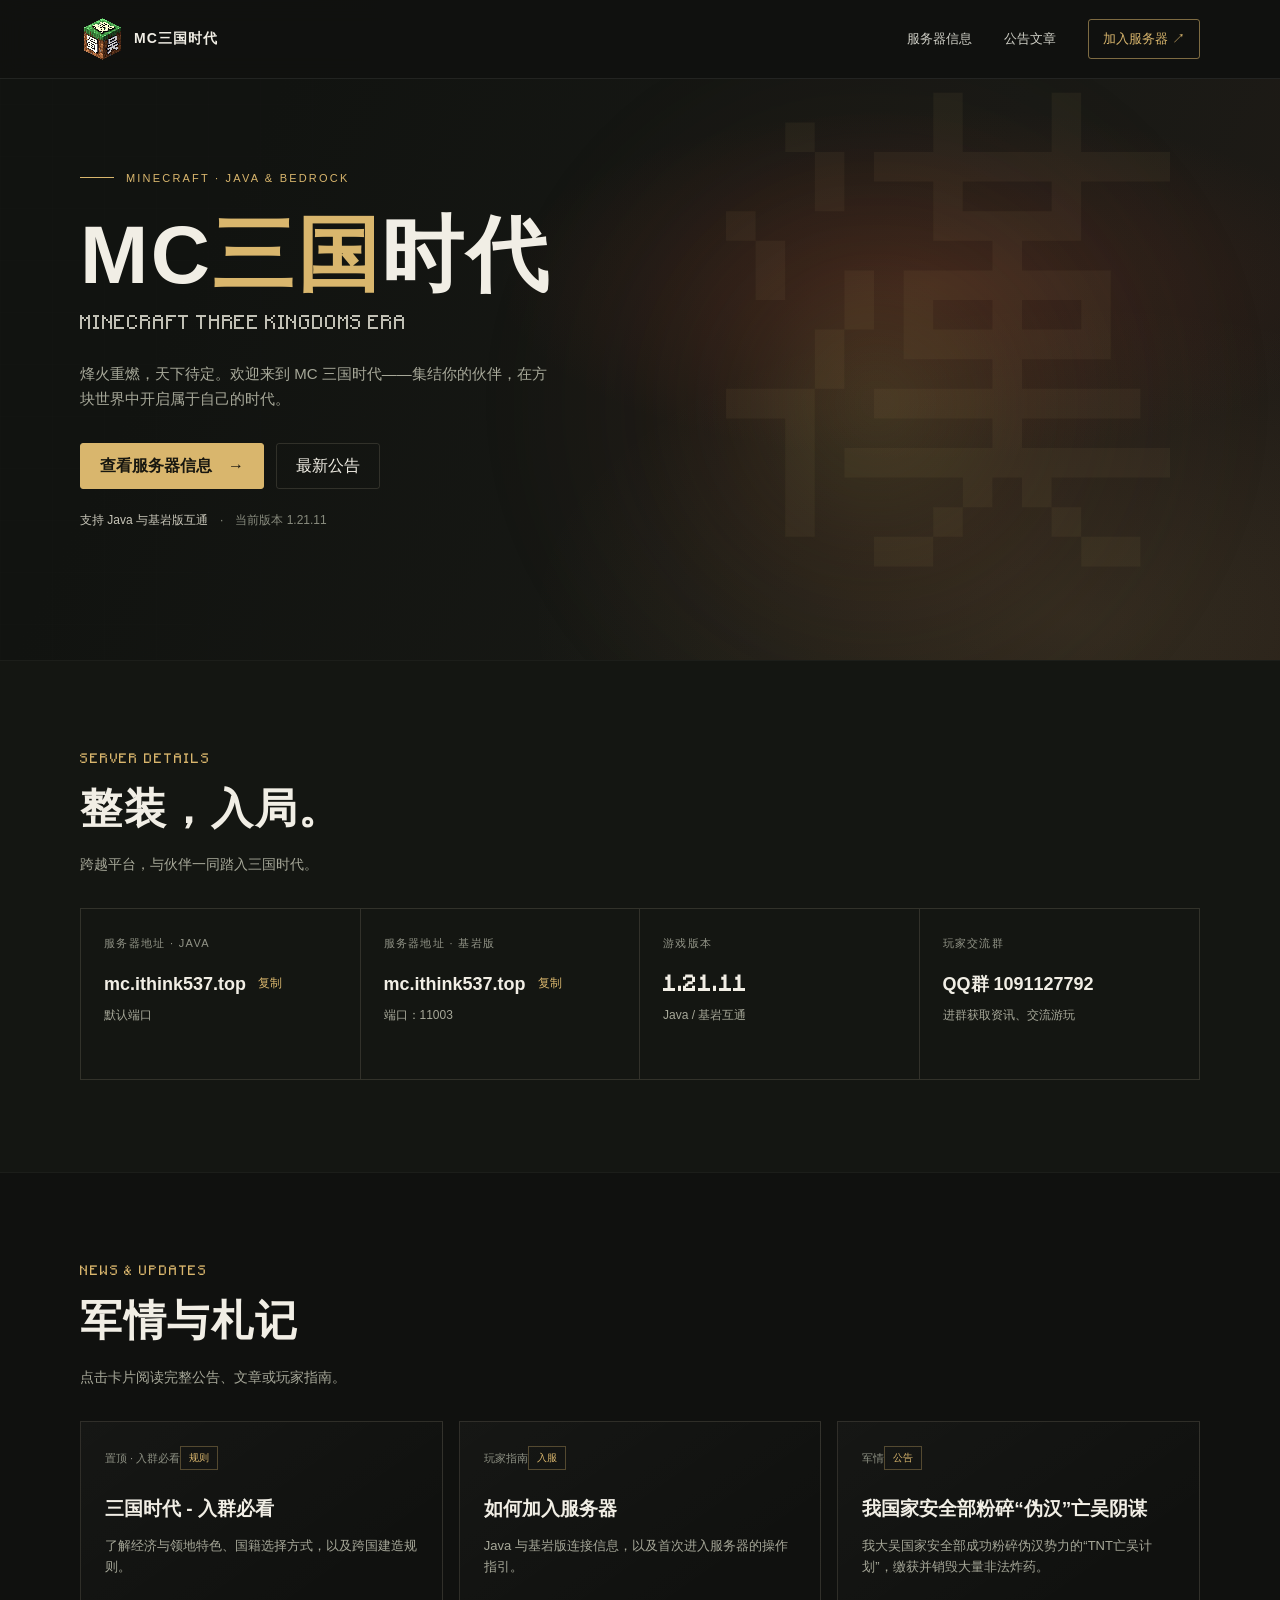
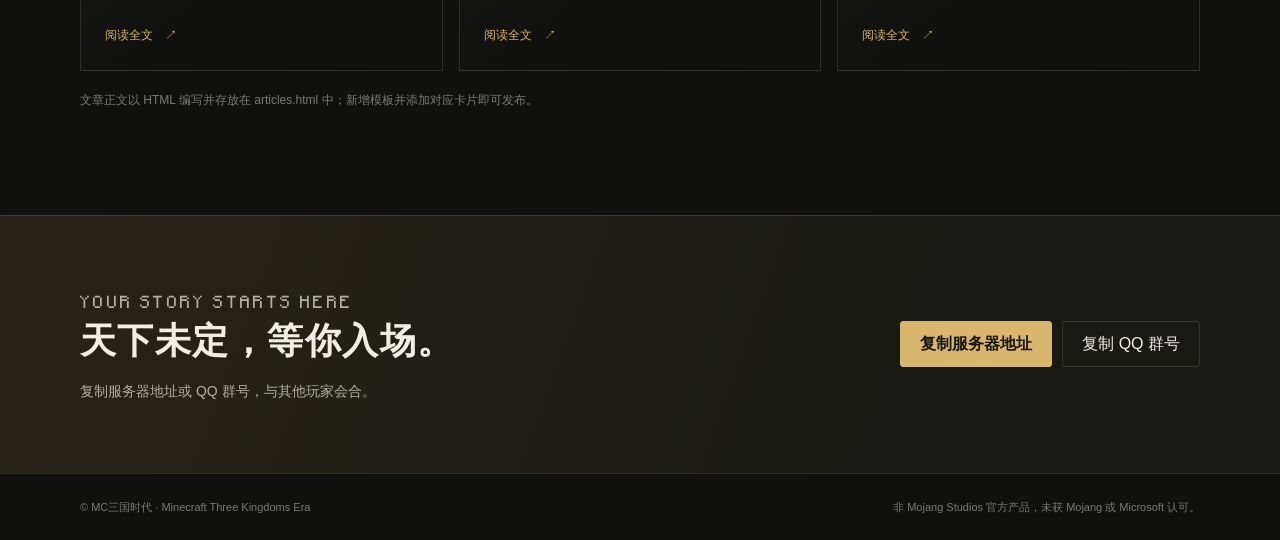
==== commit ab75fa92: "feat: add a new article and improve the reading experience" ====
--- a/index.html
+++ b/index.html
@@ -26,6 +26,7 @@
 
   <main>
     <section class="hero" id="top">
+      <div class="hero-glow" aria-hidden="true"></div>
       <div class="container">
         <div class="hero-inner">
           <div class="eyebrow">MINECRAFT · JAVA &amp; BEDROCK</div>
@@ -97,14 +98,14 @@
             <span class="news-card-summary">Java 与基岩版连接信息，以及首次进入服务器的操作指引。</span>
             <span class="more">阅读全文　↗</span>
           </button>
-          <button class="news-card" type="button" data-article="article-template" data-title="公告与文章模板" aria-haspopup="dialog">
-            <span class="news-meta"><span>站点编辑指南</span><span class="tag">可更新</span></span>
-            <span class="news-card-title">发布新公告或长文章</span>
-            <span class="news-card-summary">复制文章模板，填写标题、摘要与 HTML 正文，即可添加新的阅读卡片。</span>
+          <button class="news-card" type="button" data-article="article-1" data-title="我国家安全部粉碎“伪汉”亡吴阴谋" aria-haspopup="dialog">
+            <span class="news-meta"><span>军情</span><span class="tag">公告</span></span>
+            <span class="news-card-title">我国家安全部粉碎“伪汉”亡吴阴谋</span>
+            <span class="news-card-summary">我大吴国家安全部成功粉碎伪汉势力的“TNT亡吴计划”，缴获并销毁大量非法炸药。</span>
             <span class="more">阅读全文　↗</span>
           </button>
         </div>
-        <p class="news-hint">文章正文以 HTML 编写并存放在 index.html 的文章模板中；新增模板并添加对应卡片即可发布。</p>
+        <p class="news-hint">文章正文以 HTML 编写并存放在 articles.html 中；新增模板并添加对应卡片即可发布。</p>
       </div>
     </section>
 
@@ -138,47 +139,16 @@
     <article class="article-content" id="article-content"></article>
   </dialog>
 
-  <!-- 文章正文模板：在这里使用标准 HTML 编写长文章，卡片通过 data-article 对应模板 id。 -->
-  <template id="article-welcome">
-    <h1>三国时代 - 入群必看</h1>
-    <p class="article-lead">欢迎来到 MC 三国时代。进入服务器前，请阅读以下特色与规则，并与其他玩家共同维护良好的游戏环境。</p>
-    <h2>服务器特色</h2>
-    <ul>
-      <li>设有供玩家交易使用的<strong>经济系统</strong>。</li>
-      <li>玩家可以<strong>自由买卖领地</strong>，拓展自己的势力。</li>
-    </ul>
-    <h2>重要规则</h2>
-    <p class="warning"><strong>跨国建造须先获得许可：</strong>本国公民未经允许，不得在他国境内建造设施。管理员能够追溯玩家的游戏行为；如发现违规，将封禁 3 天处理。</p>
-    <h2>首次进入：选择国籍</h2>
-    <p>服务器新人首次进入服务器后，请在聊天栏输入 <code>/guoji</code>，选择自己的国籍。</p>
-    <p>请遵守规则、尊重其他玩家。祝你在三国时代游玩愉快！</p>
-  </template>
+  <dialog class="image-lightbox" id="image-lightbox" aria-label="文章图片预览">
+    <div class="lightbox-stage">
+      <button class="lightbox-close" id="lightbox-close" type="button" aria-label="关闭图片预览">×</button>
+      <button class="lightbox-arrow lightbox-previous" id="lightbox-previous" type="button" aria-label="上一张图片">‹</button>
+      <img class="lightbox-image" id="lightbox-image" alt="">
+      <button class="lightbox-arrow lightbox-next" id="lightbox-next" type="button" aria-label="下一张图片">›</button>
+      <p class="lightbox-caption" id="lightbox-caption" aria-live="polite"></p>
+      <span class="lightbox-counter" id="lightbox-counter"></span>
+    </div>
+  </dialog>
 
-  <template id="article-join">
-    <h1>如何加入服务器</h1>
-    <p class="article-lead">MC 三国时代支持 Java 与基岩版互通，请使用服务器当前支持的游戏版本 <strong>1.21.11</strong>。</p>
-    <h2>Java 版</h2>
-    <p>在多人游戏中添加服务器，地址填写 <code>mc.ithink537.top</code>，端口使用默认值。</p>
-    <h2>基岩版</h2>
-    <p>添加服务器，地址填写 <code>mc.ithink537.top</code>，端口填写 <code>11003</code>。</p>
-    <h2>首次进入</h2>
-    <p>首次登录后在聊天栏输入 <code>/guoji</code> 并选择国籍。请先阅读「三国时代 - 入群必看」了解服务器特色与规则。</p>
-    <p>玩家交流群：QQ群 <strong>1091127792</strong>。</p>
-  </template>
-
-  <template id="article-template">
-    <h1>公告与文章模板</h1>
-    <p class="article-lead">此静态页面支持使用 HTML 编写长篇公告、更新日志、活动介绍或玩家指南。文章内容会在点击新闻卡片后显示。</p>
-    <h2>如何添加文章</h2>
-    <ol>
-      <li>在 index.html 中复制一个现有的 <code>&lt;template&gt;</code>，为它设置唯一的 id。</li>
-      <li>在新闻列表复制一张 <code>.news-card</code> 卡片，并将 <code>data-article</code> 设置为模板 id。</li>
-      <li>修改卡片上的标题和摘要，然后在模板中用 HTML 编写完整正文。</li>
-      <li>保存并推送到 GitHub，GitHub Pages 会发布更新后的静态页面。</li>
-    </ol>
-    <h2>可使用的正文标签</h2>
-    <p>例如 <code>&lt;h2&gt;</code>、<code>&lt;p&gt;</code>、<code>&lt;ul&gt;</code>、<code>&lt;ol&gt;</code>、<code>&lt;li&gt;</code>、<code>&lt;strong&gt;</code>、<code>&lt;a&gt;</code> 和 <code>&lt;img&gt;</code>。使用图片时，建议放在 images 文件夹并使用相对路径。</p>
-    <p>该方式无需服务器端程序或数据库，适用于 GitHub Pages。</p>
-  </template>
 </body>
 </html>
--- a/css/style.css
+++ b/css/style.css
@@ -68,6 +68,24 @@
     radial-gradient(ellipse at 84% 94%, rgba(217,182,109,.11), transparent 36%),
     linear-gradient(115deg, #111310 20%, #181915 68%, #211b16 100%);
 }
+.hero::before, .hero::after { z-index: 0; }
+.hero-glow {
+  position: absolute;
+  z-index: 0;
+  top: 2%;
+  right: 1%;
+  width: min(66vw, 780px);
+  aspect-ratio: 1;
+  border-radius: 50%;
+  background: radial-gradient(circle, rgba(227,174,83,.16) 0, rgba(167,83,43,.1) 26%, rgba(146,65,42,.045) 46%, transparent 70%);
+  filter: blur(22px);
+  pointer-events: none;
+  animation: hero-glow-pulse 9s ease-in-out infinite alternate;
+}
+@keyframes hero-glow-pulse {
+  from { opacity: .48; transform: translate3d(3%, -2%, 0) scale(.88); }
+  to { opacity: 1; transform: translate3d(-5%, 4%, 0) scale(1.08); }
+}
 .hero::before {
   content: "";
   position: absolute;
@@ -90,6 +108,17 @@
   pointer-events: none;
 }
 .hero-inner { position: relative; z-index: 1; padding: 138px 0 86px; max-width: 700px; }
+.hero-inner > * { opacity: 0; animation: hero-text-enter .72s cubic-bezier(.2,.75,.25,1) forwards; }
+.hero-inner > :nth-child(1) { animation-delay: .12s; }
+.hero-inner > :nth-child(2) { animation-delay: .24s; }
+.hero-inner > :nth-child(3) { animation-delay: .36s; }
+.hero-inner > :nth-child(4) { animation-delay: .48s; }
+.hero-inner > :nth-child(5) { animation-delay: .6s; }
+.hero-inner > :nth-child(6) { animation-delay: .72s; }
+@keyframes hero-text-enter {
+  from { opacity: 0; transform: translate3d(0, 22px, 0); filter: blur(5px); }
+  to { opacity: 1; transform: translate3d(0, 0, 0); filter: blur(0); }
+}
 .eyebrow { display: flex; align-items: center; gap: 12px; color: var(--gold); font-size: 11px; letter-spacing: .2em; text-transform: uppercase; }
 .eyebrow::before { content: ""; width: 34px; height: 1px; background: var(--gold); }
 h1 { margin: 24px 0 10px; font-size: clamp(48px, 7vw, 82px); line-height: 1.08; letter-spacing: .03em; }
@@ -175,7 +204,56 @@
 .article-content .warning { padding: 16px 18px; border-left: 3px solid var(--red); background: rgba(189,91,69,.09); }
 .article-content code { padding: 2px 6px; color: #f0d28b; background: rgba(217,182,109,.1); font-family: var(--pixel); font-size: .9em; }
 .article-content a { color: var(--gold); }
+.article-content img {
+  display: block;
+  width: 100%;
+  max-width: 100%;
+  height: auto;
+  margin: 22px auto;
+  cursor: zoom-in;
+}
+.article-content img:focus-visible { outline: 2px solid var(--gold); outline-offset: 4px; }
 .article-error { padding: 18px; border: 1px solid var(--line); color: var(--muted); }
+
+.image-lightbox {
+  width: 100vw;
+  height: 100vh;
+  max-width: none;
+  max-height: none;
+  margin: auto;
+  padding: 0;
+  overflow: visible;
+  border: 0;
+  background: transparent;
+  color: var(--text);
+}
+.image-lightbox::backdrop { background: rgba(5,6,5,.94); -webkit-backdrop-filter: blur(8px); backdrop-filter: blur(8px); }
+.lightbox-stage { position: relative; display: grid; width: 100%; height: 100%; place-items: center; }
+.lightbox-image { display: block; max-width: calc(100vw - 160px); max-height: 82vh; object-fit: contain; box-shadow: 0 18px 80px rgba(0,0,0,.55); }
+.lightbox-close, .lightbox-arrow {
+  position: absolute;
+  z-index: 1;
+  display: grid;
+  width: 48px;
+  height: 48px;
+  place-items: center;
+  border: 1px solid rgba(255,255,255,.22);
+  border-radius: 50%;
+  background: rgba(20,22,19,.76);
+  color: var(--text);
+  cursor: pointer;
+  font-family: Arial, sans-serif;
+  line-height: 1;
+  padding: 0 0 4px;
+  transition: border-color .2s, background .2s, color .2s;
+}
+.lightbox-close:hover, .lightbox-arrow:hover { border-color: var(--gold); background: rgba(35,32,24,.95); color: var(--gold); }
+.lightbox-close { top: 24px; right: 24px; font-size: 30px; line-height: 1; }
+.lightbox-arrow { top: 50%; transform: translateY(-50%); font-size: 38px; line-height: 1; }
+.lightbox-previous { left: 24px; }
+.lightbox-next { right: 24px; }
+.lightbox-caption { position: absolute; right: 100px; bottom: 28px; left: 100px; margin: 0; color: #dedbd1; text-align: center; font-size: 13px; }
+.lightbox-counter { position: absolute; bottom: 28px; right: 28px; color: #a7a899; font-size: 12px; font-variant-numeric: tabular-nums; }
 
 .join-section { padding: 70px 0; background: linear-gradient(110deg, #292319, #191a15 72%); border-top: 1px solid rgba(217,182,109,.2); scroll-margin-top: 96px; }
 .join-inner { display: flex; align-items: center; justify-content: space-between; gap: 36px; }
@@ -214,7 +292,16 @@
   .address-row { flex-wrap: wrap; }
   .section-header { align-items: flex-start; flex-direction: column; }
   .footer-inner { flex-direction: column; gap: 5px; }
+  .lightbox-image { max-width: calc(100vw - 96px); max-height: 76vh; }
+  .lightbox-close, .lightbox-arrow { width: 40px; height: 40px; }
+  .lightbox-close { top: 16px; right: 16px; }
+  .lightbox-previous { left: 8px; }
+  .lightbox-next { right: 8px; }
+  .lightbox-caption { right: 55px; bottom: 20px; left: 55px; font-size: 12px; }
+  .lightbox-counter { right: 12px; bottom: 4px; }
 }
 @media (prefers-reduced-motion: reduce) {
-  *, *::before, *::after { scroll-behavior: auto !important; transition-duration: .01ms !important; }
-}
+  *, *::before, *::after { scroll-behavior: auto !important; transition-duration: .01ms !important; animation-duration: .01ms !important; animation-iteration-count: 1 !important; }
+  .hero-inner > * { opacity: 1; animation: none; }
+  .hero-glow { animation: none; }
+}
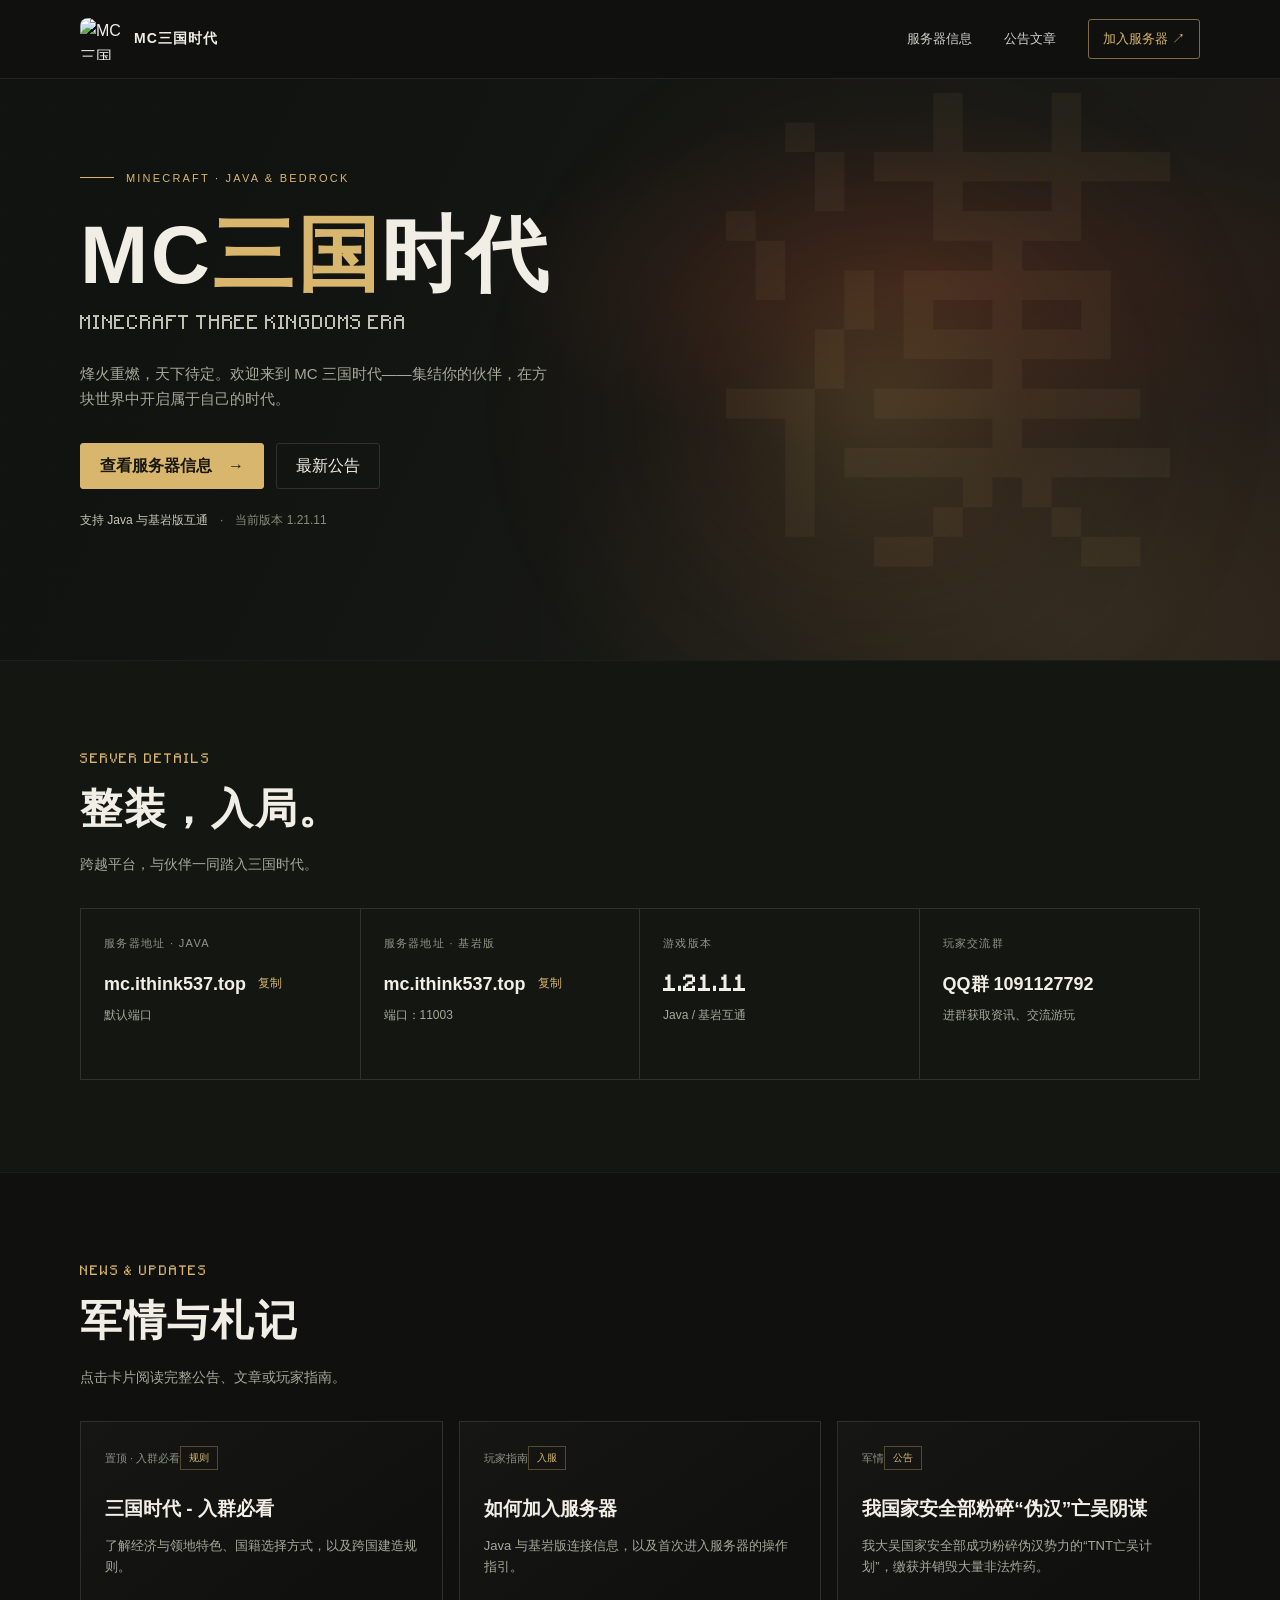
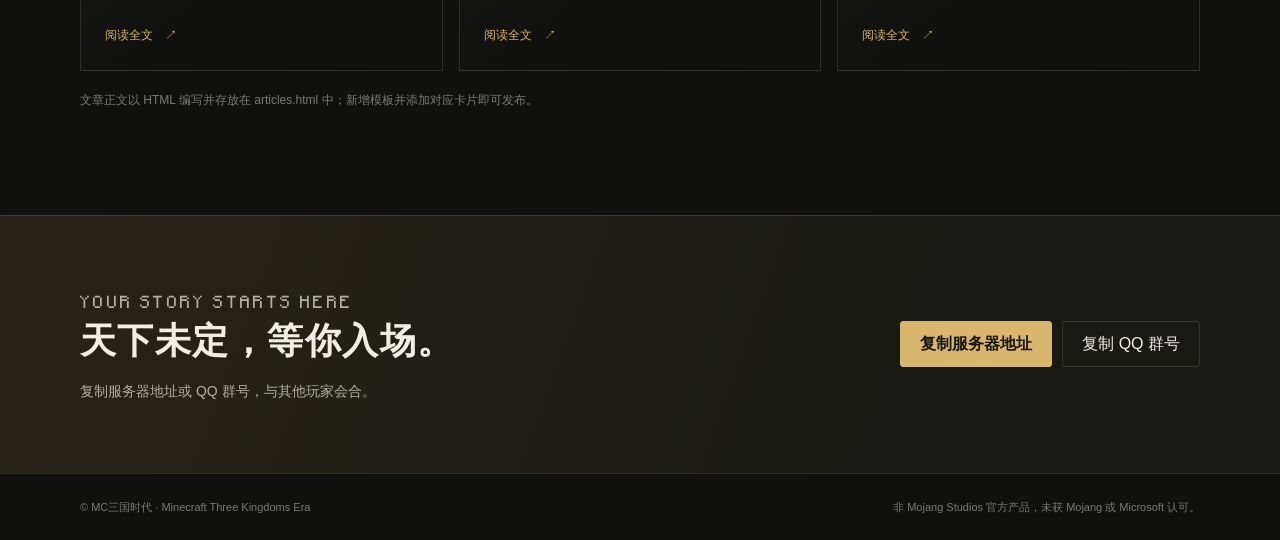
==== commit 33ee43ed: "feat: add sharing link button of the articles" ====
--- a/index.html
+++ b/index.html
@@ -13,7 +13,7 @@
   <header class="topbar">
     <nav class="nav container" aria-label="主导航">
       <a class="brand" href="#top" aria-label="MC三国时代主页">
-        <img src="images/server-logo.png" alt="MC三国时代服务器图标" width="42" height="42">
+        <img src="https://cdn.imgos.cn/vip/6458/2026/10/01/6abe3c1b77b74.png" alt="MC三国时代服务器图标" width="42" height="42">
         <span class="brand-name">MC三国时代</span>
       </a>
       <div class="nav-links">
@@ -134,6 +134,7 @@
   <dialog class="article-dialog" id="article-dialog" aria-labelledby="dialog-title">
     <div class="dialog-header">
       <p class="dialog-title" id="dialog-title">文章</p>
+      <button class="dialog-share" id="article-share" type="button">复制分享链接</button>
       <button class="dialog-close" id="dialog-close" type="button" aria-label="关闭文章">×</button>
     </div>
     <article class="article-content" id="article-content"></article>
--- a/css/style.css
+++ b/css/style.css
@@ -188,7 +188,9 @@
 .article-dialog[open] { animation: dialog-enter .2s ease-out; }
 @keyframes dialog-enter { from { opacity: 0; transform: translateY(10px); } to { opacity: 1; transform: translateY(0); } }
 .dialog-header { position: sticky; top: 0; z-index: 1; display: flex; align-items: center; justify-content: space-between; gap: 16px; padding: 16px 22px; border-bottom: 1px solid var(--line); background: rgba(23,25,22,.96); }
-.dialog-title { margin: 0; font-size: 14px; color: #d6d2c5; }
+.dialog-title { flex: 1; margin: 0; font-size: 14px; color: #d6d2c5; }
+.dialog-share { flex: 0 0 auto; padding: 8px 11px; border: 1px solid rgba(217,182,109,.35); background: transparent; color: var(--gold); font-size: 12px; cursor: pointer; }
+.dialog-share:hover { border-color: var(--gold); background: rgba(217,182,109,.08); }
 .dialog-close { width: 36px; height: 36px; border: 1px solid var(--line); background: transparent; color: var(--text); font-size: 22px; line-height: 1; cursor: pointer; }
 .dialog-close:hover { border-color: var(--gold); color: var(--gold); }
 .article-content { max-height: calc(min(82vh, 900px) - 69px); overflow-y: auto; padding: 30px clamp(22px, 6vw, 54px) 44px; }
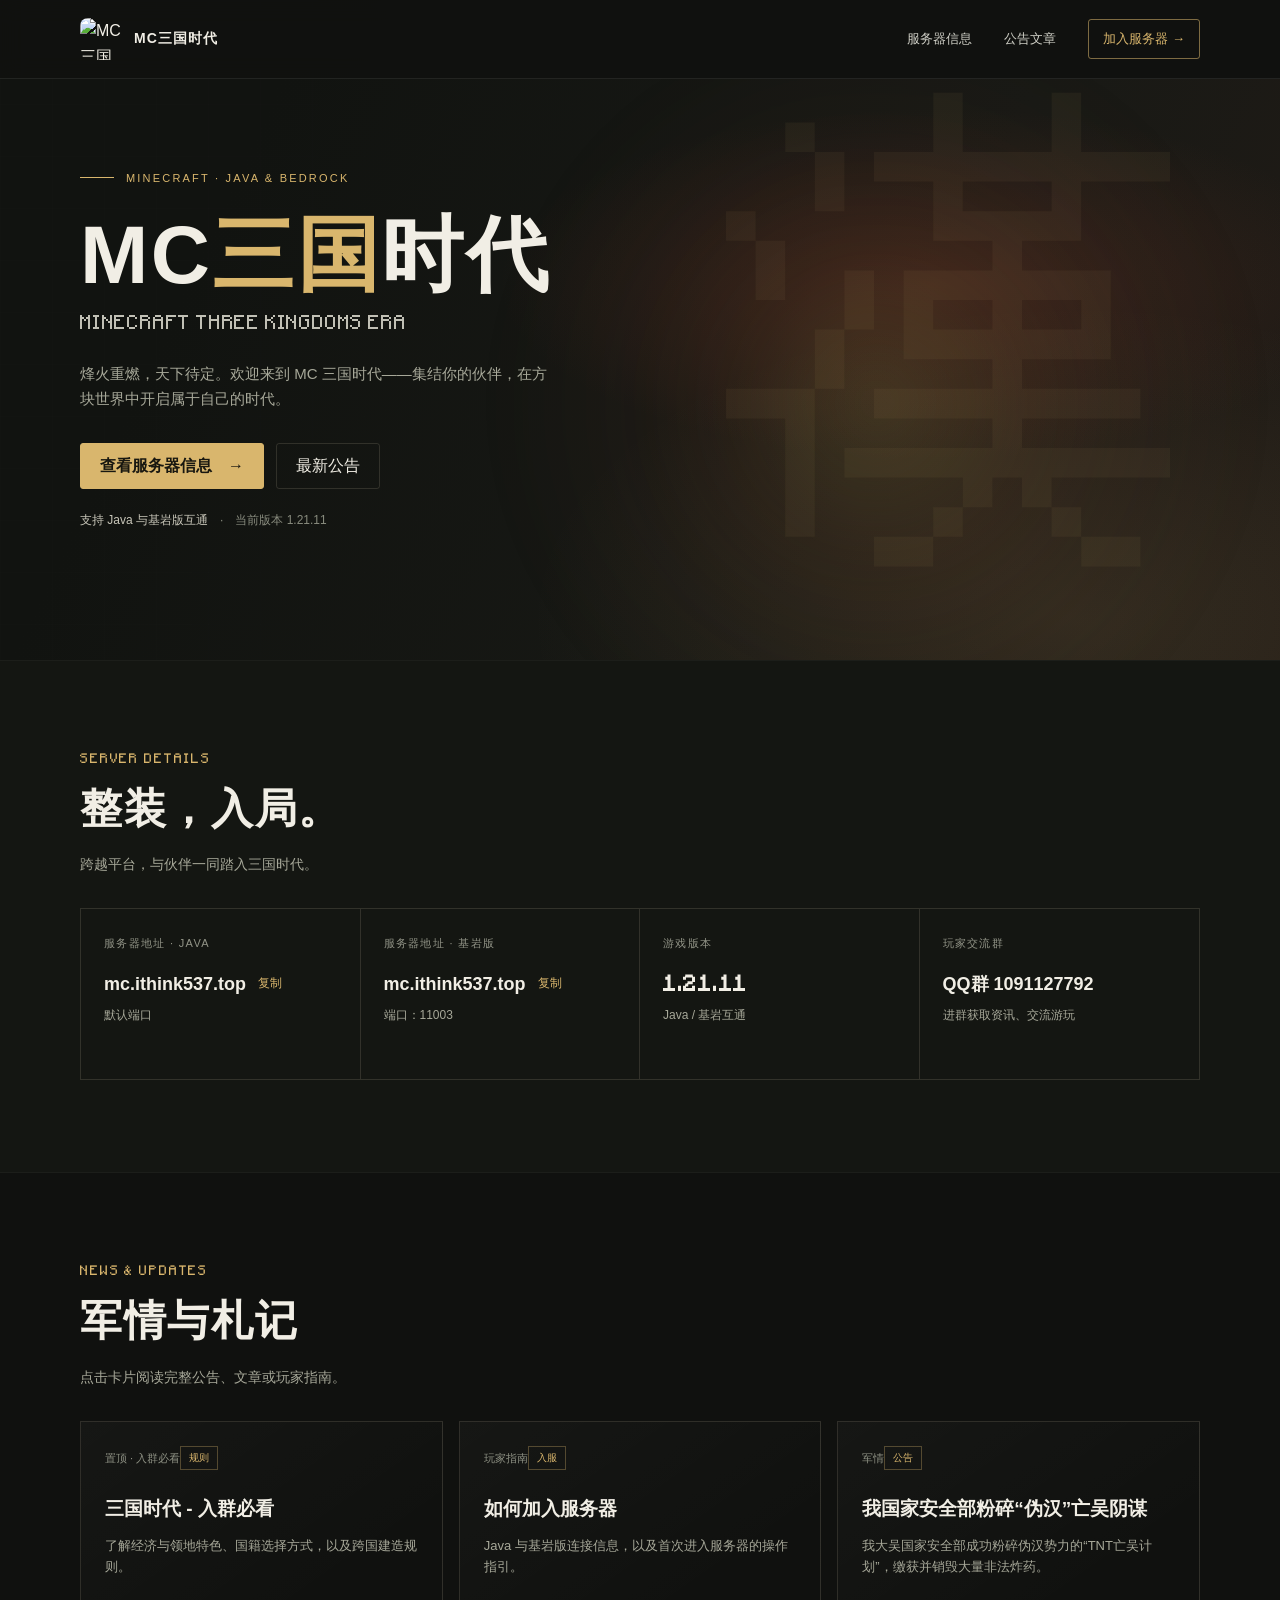
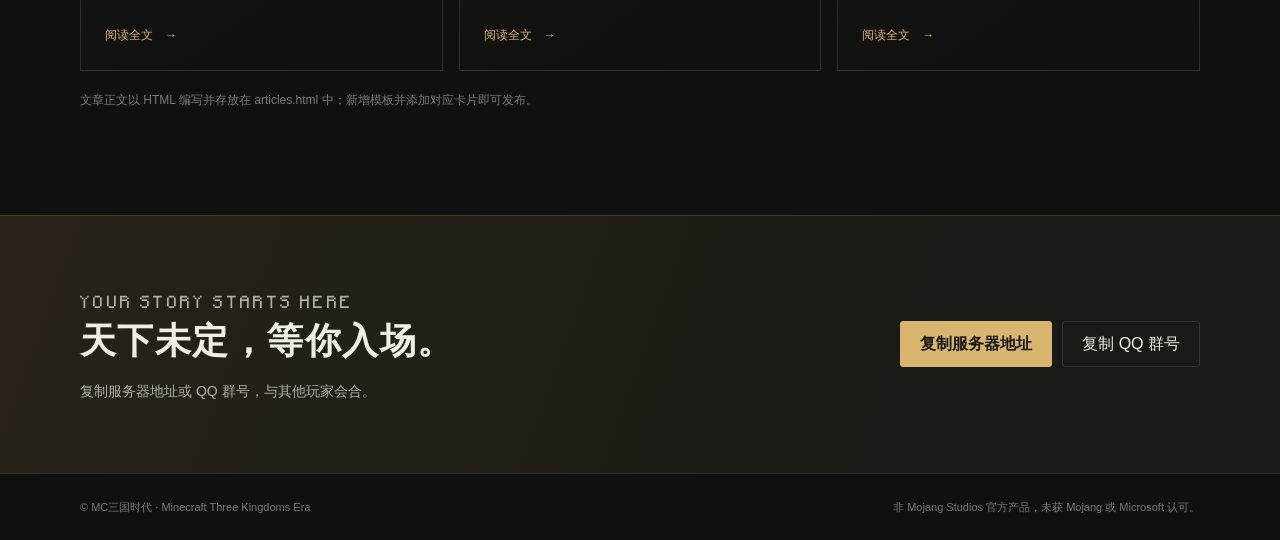
==== commit 0030e1c8: "fix: fix that the left-up character incorrectly displays as an emoji on iOS devices" ====
--- a/index.html
+++ b/index.html
@@ -19,7 +19,7 @@
       <div class="nav-links">
         <a href="#server">服务器信息</a>
         <a href="#news">公告文章</a>
-        <a class="nav-join" href="#join">加入服务器 ↗</a>
+        <a class="nav-join" href="#join">加入服务器 →</a>
       </div>
     </nav>
   </header>
@@ -90,19 +90,19 @@
             <span class="news-meta"><span>置顶 · 入群必看</span><span class="tag">规则</span></span>
             <span class="news-card-title">三国时代 - 入群必看</span>
             <span class="news-card-summary">了解经济与领地特色、国籍选择方式，以及跨国建造规则。</span>
-            <span class="more">阅读全文　↗</span>
+            <span class="more">阅读全文　→</span>
           </button>
           <button class="news-card" type="button" data-article="article-join" data-title="如何加入服务器" aria-haspopup="dialog">
             <span class="news-meta"><span>玩家指南</span><span class="tag">入服</span></span>
             <span class="news-card-title">如何加入服务器</span>
             <span class="news-card-summary">Java 与基岩版连接信息，以及首次进入服务器的操作指引。</span>
-            <span class="more">阅读全文　↗</span>
+            <span class="more">阅读全文　→</span>
           </button>
           <button class="news-card" type="button" data-article="article-1" data-title="我国家安全部粉碎“伪汉”亡吴阴谋" aria-haspopup="dialog">
             <span class="news-meta"><span>军情</span><span class="tag">公告</span></span>
             <span class="news-card-title">我国家安全部粉碎“伪汉”亡吴阴谋</span>
             <span class="news-card-summary">我大吴国家安全部成功粉碎伪汉势力的“TNT亡吴计划”，缴获并销毁大量非法炸药。</span>
-            <span class="more">阅读全文　↗</span>
+            <span class="more">阅读全文　→</span>
           </button>
         </div>
         <p class="news-hint">文章正文以 HTML 编写并存放在 articles.html 中；新增模板并添加对应卡片即可发布。</p>
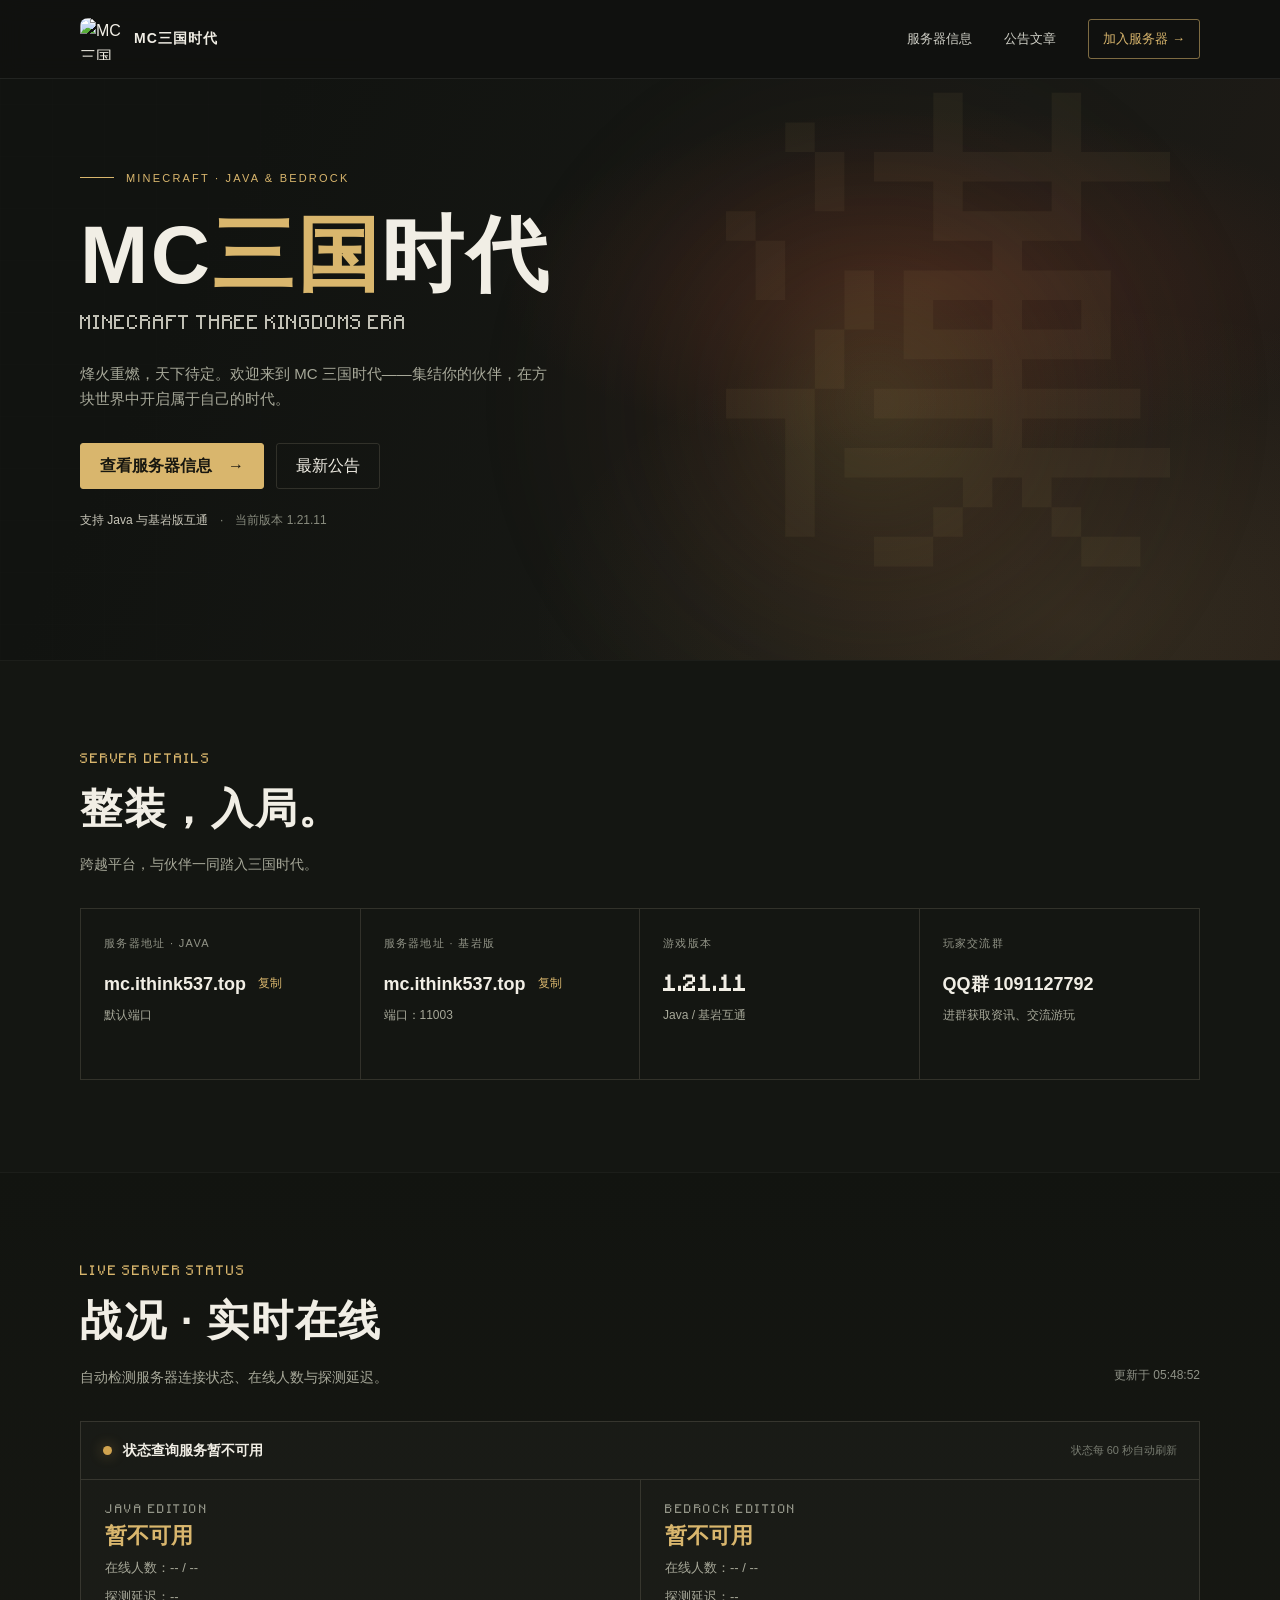
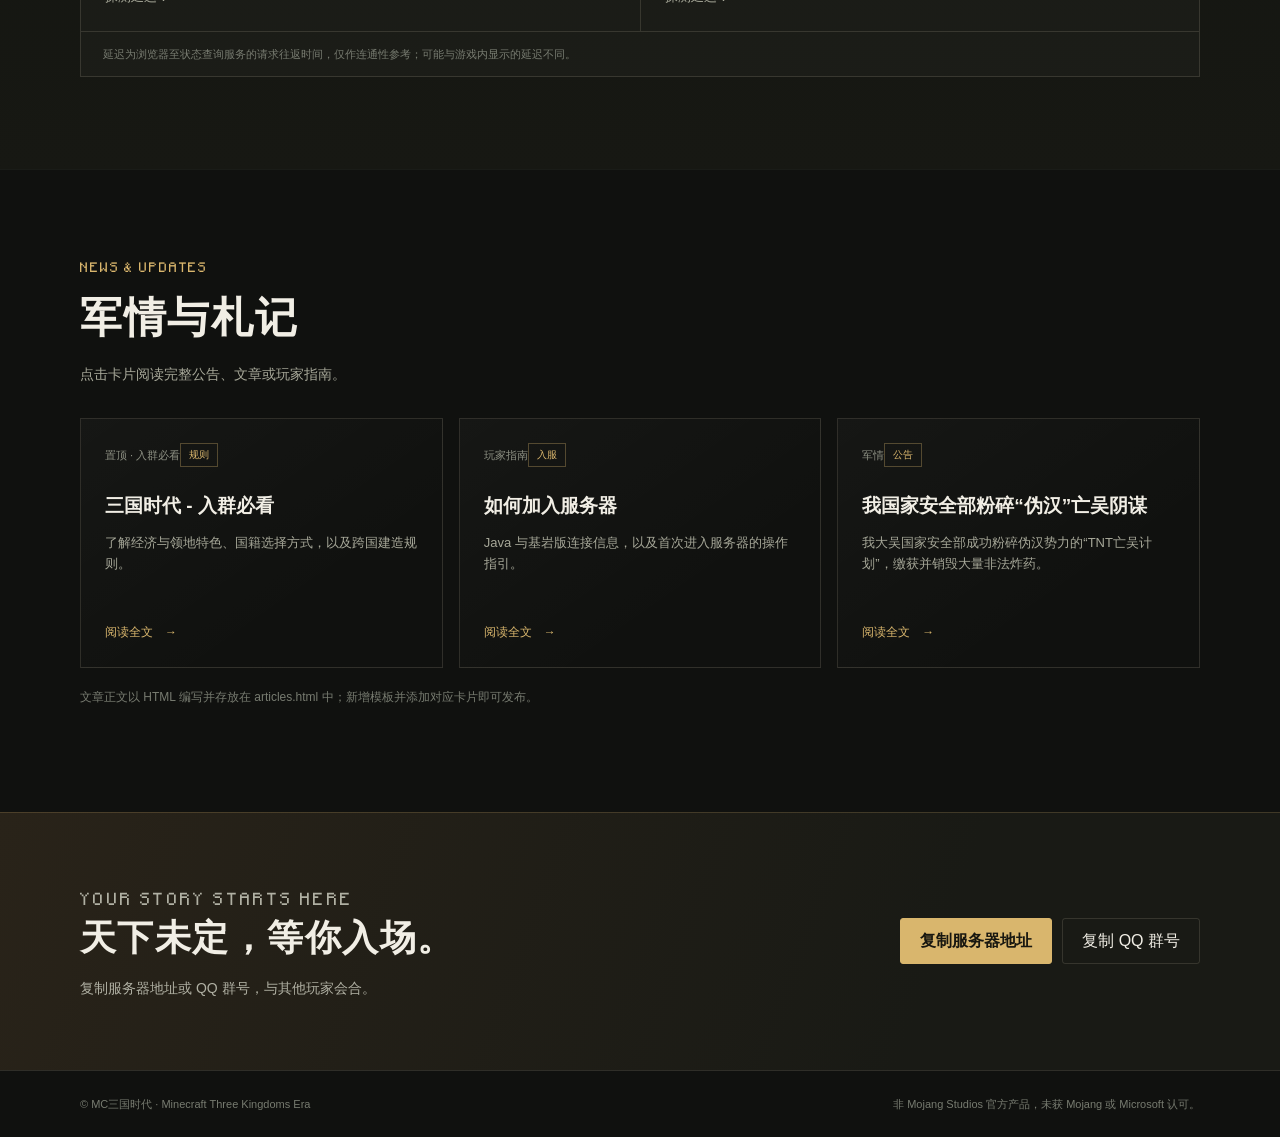
==== commit 06836f65: "feat: add the server state checking" ====
--- a/index.html
+++ b/index.html
@@ -72,6 +72,41 @@
             <div class="info-value">QQ群 1091127792</div>
             <span class="info-small">进群获取资讯、交流游玩</span>
           </article>
+        </div>
+      </div>
+    </section>
+
+    <section class="section status-section" id="server-status" aria-labelledby="status-heading">
+      <div class="container">
+        <div class="section-header">
+          <div>
+            <p class="section-kicker">LIVE SERVER STATUS</p>
+            <h2 id="status-heading">战况 · 实时在线</h2>
+            <p class="section-desc">自动检测服务器连接状态、在线人数与探测延迟。</p>
+          </div>
+          <p class="status-updated" id="status-updated" aria-live="polite">正在连接状态服务…</p>
+        </div>
+        <div class="status-panel" id="status-panel" data-state="loading" aria-live="polite">
+          <div class="status-topline">
+            <span class="status-indicator" aria-hidden="true"></span>
+            <strong class="status-overall" id="status-overall">正在检测服务器</strong>
+            <span class="status-source">状态每 60 秒自动刷新</span>
+          </div>
+          <div class="status-grid">
+            <article class="status-card">
+              <span class="status-label">JAVA EDITION</span>
+              <strong class="status-value" id="java-status">检测中</strong>
+              <span class="status-detail" id="java-players">在线人数：-- / --</span>
+              <span class="status-detail" id="java-latency">探测延迟：--</span>
+            </article>
+            <article class="status-card">
+              <span class="status-label">BEDROCK EDITION</span>
+              <strong class="status-value" id="bedrock-status">检测中</strong>
+              <span class="status-detail" id="bedrock-players">在线人数：-- / --</span>
+              <span class="status-detail" id="bedrock-latency">探测延迟：--</span>
+            </article>
+          </div>
+          <p class="status-footnote">延迟为浏览器至状态查询服务的请求往返时间，仅作连通性参考；可能与游戏内显示的延迟不同。</p>
         </div>
       </div>
     </section>
--- a/css/style.css
+++ b/css/style.css
@@ -148,6 +148,27 @@
 .address-row { display: flex; align-items: center; gap: 8px; }
 .copy-button { border: 0; background: transparent; color: var(--gold); cursor: pointer; font-size: 12px; padding: 4px; }
 .copy-button:hover { color: #f3d994; }
+
+.status-section { background: linear-gradient(180deg, #121410, #171813); border-bottom: 1px solid rgba(255,255,255,.035); }
+.status-updated { margin: 0 0 3px; color: #8f9287; font-size: 12px; }
+.status-panel { overflow: hidden; border: 1px solid var(--line); background: rgba(255,255,255,.018); }
+.status-topline { display: flex; align-items: center; gap: 11px; padding: 17px 22px; border-bottom: 1px solid var(--line); }
+.status-indicator { width: 9px; height: 9px; flex: 0 0 9px; border-radius: 50%; background: #d0a34f; box-shadow: 0 0 14px rgba(208,163,79,.48); }
+.status-panel[data-state="online"] .status-indicator { background: #6fbe79; box-shadow: 0 0 14px rgba(111,190,121,.58); }
+.status-panel[data-state="offline"] .status-indicator { background: #cf6656; box-shadow: 0 0 14px rgba(207,102,86,.52); }
+.status-panel[data-state="error"] .status-indicator { background: #d0a34f; }
+.status-overall { font-size: 14px; }
+.status-source { margin-left: auto; color: #777b70; font-size: 11px; }
+.status-grid { display: grid; grid-template-columns: repeat(2, minmax(0, 1fr)); }
+.status-card { display: grid; gap: 7px; padding: 24px; }
+.status-card + .status-card { border-left: 1px solid var(--line); }
+.status-label { color: #929487; font: 10px var(--pixel); letter-spacing: .15em; }
+.status-value { font-size: 22px; line-height: 1.3; }
+.status-card[data-state="online"] .status-value { color: #8bce91; }
+.status-card[data-state="offline"] .status-value { color: #dc8172; }
+.status-card[data-state="error"] .status-value { color: var(--gold); }
+.status-detail { color: #a7a899; font-size: 13px; }
+.status-footnote { margin: 0; padding: 13px 22px; border-top: 1px solid var(--line); color: #777b70; font-size: 11px; }
 
 .news-section { background: var(--bg); }
 .news-grid { display: grid; grid-template-columns: repeat(3, 1fr); gap: 16px; }
@@ -281,6 +302,7 @@
   .news-card { min-height: 210px; }
   .join-inner { align-items: flex-start; flex-direction: column; }
   .section { padding: 70px 0; }
+  .status-card { padding: 20px 17px; }
 }
 @media (max-width: 430px) {
   .brand-name { font-size: 12px; }
@@ -301,6 +323,12 @@
   .lightbox-next { right: 8px; }
   .lightbox-caption { right: 55px; bottom: 20px; left: 55px; font-size: 12px; }
   .lightbox-counter { right: 12px; bottom: 4px; }
+  .status-topline { flex-wrap: wrap; padding: 15px 17px; }
+  .status-source { width: 100%; margin-left: 20px; }
+  .status-card { padding: 18px 13px; }
+  .status-value { font-size: 18px; }
+  .status-detail { font-size: 12px; }
+  .status-footnote { padding: 12px 16px; }
 }
 @media (prefers-reduced-motion: reduce) {
   *, *::before, *::after { scroll-behavior: auto !important; transition-duration: .01ms !important; animation-duration: .01ms !important; animation-iteration-count: 1 !important; }
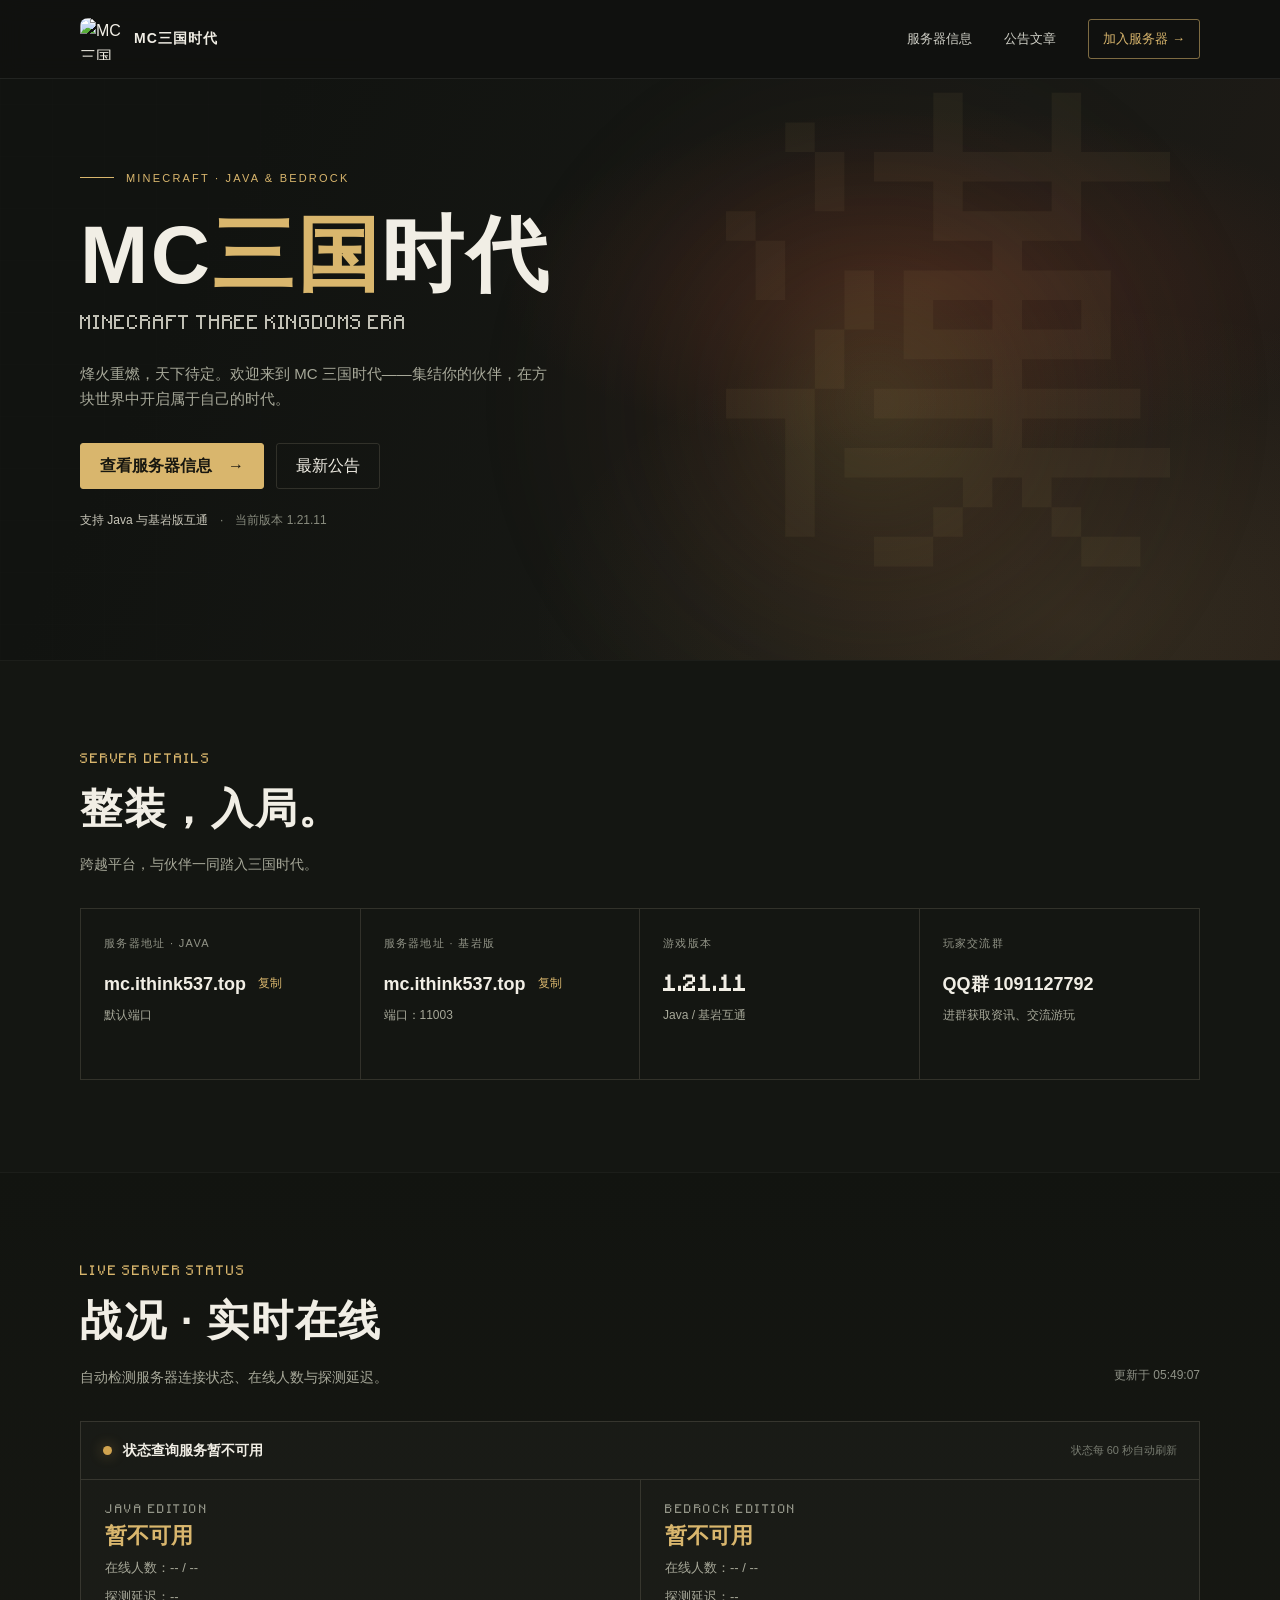
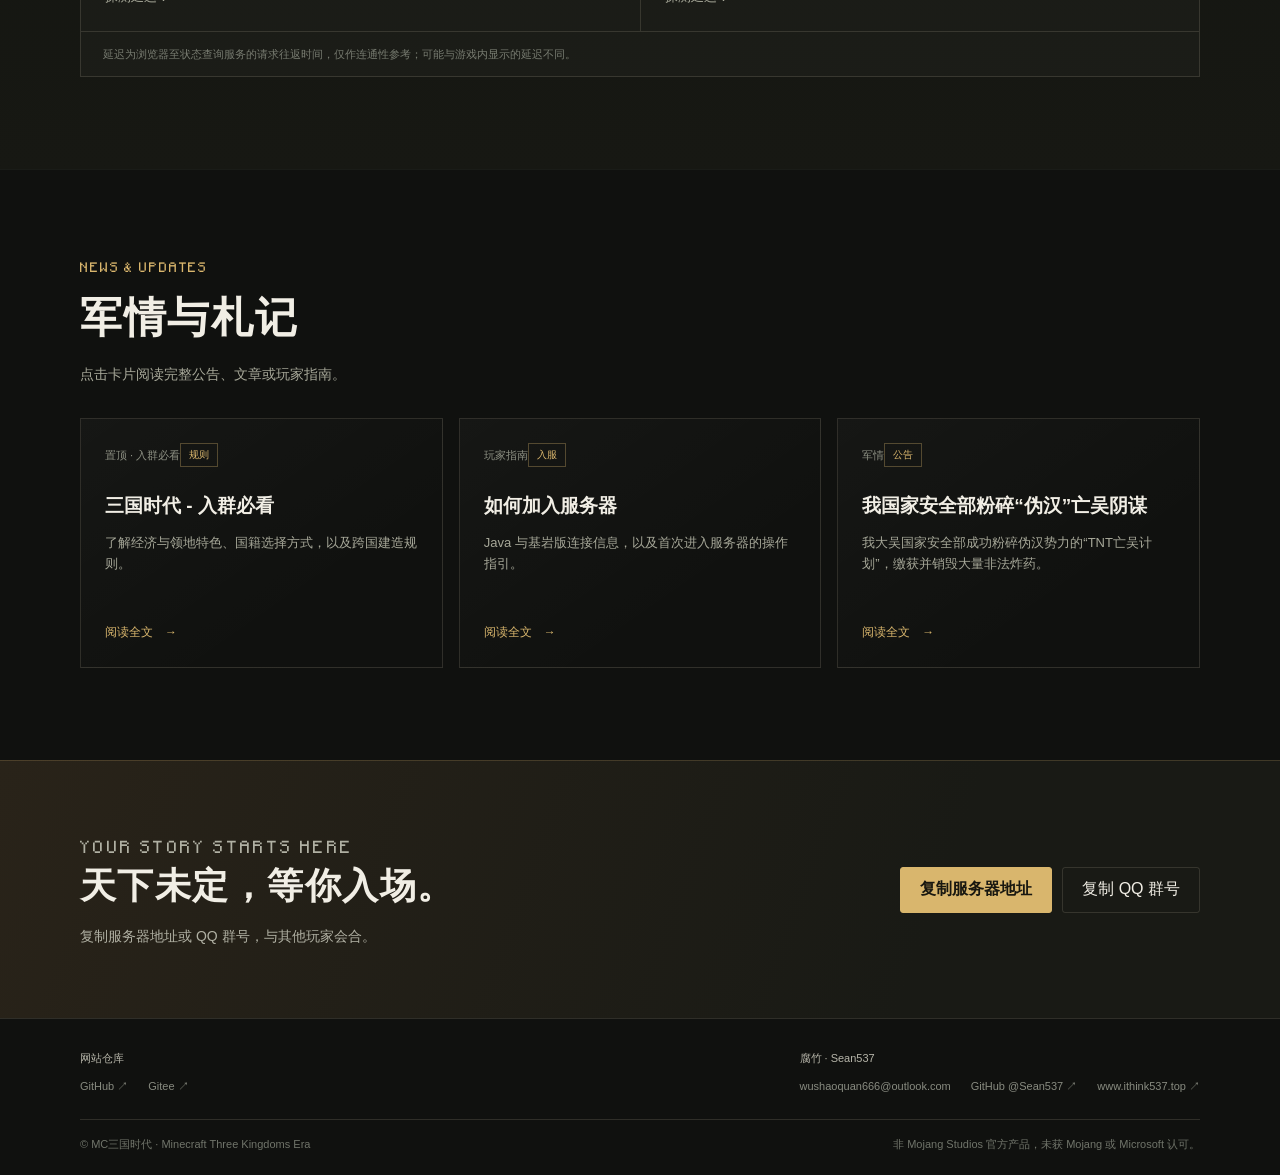
==== commit f287e55d: "feat: add infos of this project" ====
--- a/index.html
+++ b/index.html
@@ -140,7 +140,6 @@
             <span class="more">阅读全文　→</span>
           </button>
         </div>
-        <p class="news-hint">文章正文以 HTML 编写并存放在 articles.html 中；新增模板并添加对应卡片即可发布。</p>
       </div>
     </section>
 
@@ -160,9 +159,28 @@
   </main>
 
   <footer>
-    <div class="container footer-inner">
-      <span>© MC三国时代 · Minecraft Three Kingdoms Era</span>
-      <span>非 Mojang Studios 官方产品，未获 Mojang 或 Microsoft 认可。</span>
+    <div class="container footer-content">
+      <div class="footer-top">
+        <div class="footer-block">
+          <span class="footer-label">网站仓库</span>
+          <div class="footer-links">
+            <a href="https://github.com/Sean537/MC_TKE_Page" target="_blank" rel="noopener noreferrer">GitHub ↗</a>
+            <a href="https://gitee.com/sean537/MC_TKE_Page" target="_blank" rel="noopener noreferrer">Gitee ↗</a>
+          </div>
+        </div>
+        <div class="footer-block">
+          <span class="footer-label">腐竹 · Sean537</span>
+          <div class="footer-links">
+            <a href="mailto:wushaoquan666@outlook.com">wushaoquan666@outlook.com</a>
+            <a href="https://github.com/Sean537" target="_blank" rel="noopener noreferrer">GitHub @Sean537 ↗</a>
+            <a href="https://www.ithink537.top" target="_blank" rel="noopener noreferrer">www.ithink537.top ↗</a>
+          </div>
+        </div>
+      </div>
+      <div class="footer-bottom">
+        <span>© MC三国时代 · Minecraft Three Kingdoms Era</span>
+        <span>非 Mojang Studios 官方产品，未获 Mojang 或 Microsoft 认可。</span>
+      </div>
     </div>
   </footer>
 
--- a/css/style.css
+++ b/css/style.css
@@ -283,8 +283,15 @@
 .join-inner h2 { font-size: clamp(25px, 3.2vw, 36px); }
 .join-inner p { margin: 10px 0 0; color: #b0b0a3; font-size: 14px; }
 .join-actions { display: flex; flex-wrap: wrap; gap: 10px; }
-footer { padding: 24px 0; border-top: 1px solid var(--line); color: #777b70; font-size: 11px; }
-.footer-inner { display: flex; justify-content: space-between; gap: 20px; }
+footer { padding: 30px 0 22px; border-top: 1px solid var(--line); color: #888b80; font-size: 11px; }
+.footer-content { display: grid; gap: 24px; }
+.footer-top { display: flex; justify-content: space-between; gap: 36px; }
+.footer-block { display: grid; gap: 9px; }
+.footer-label { color: #b6b5a9; font-size: 11px; }
+.footer-links { display: flex; flex-wrap: wrap; gap: 8px 20px; }
+.footer-links a { color: #888b80; text-decoration: none; transition: color .2s; }
+.footer-links a:hover { color: var(--gold); }
+.footer-bottom { display: flex; justify-content: space-between; gap: 20px; padding-top: 15px; border-top: 1px solid var(--line); color: #70746a; }
 
 @media (max-width: 760px) {
   .container { width: min(100% - 36px, 560px); }
@@ -315,7 +322,8 @@
   .info-value { font-size: 15px; }
   .address-row { flex-wrap: wrap; }
   .section-header { align-items: flex-start; flex-direction: column; }
-  .footer-inner { flex-direction: column; gap: 5px; }
+  .footer-top, .footer-bottom { flex-direction: column; gap: 15px; }
+  .footer-bottom { gap: 5px; }
   .lightbox-image { max-width: calc(100vw - 96px); max-height: 76vh; }
   .lightbox-close, .lightbox-arrow { width: 40px; height: 40px; }
   .lightbox-close { top: 16px; right: 16px; }
